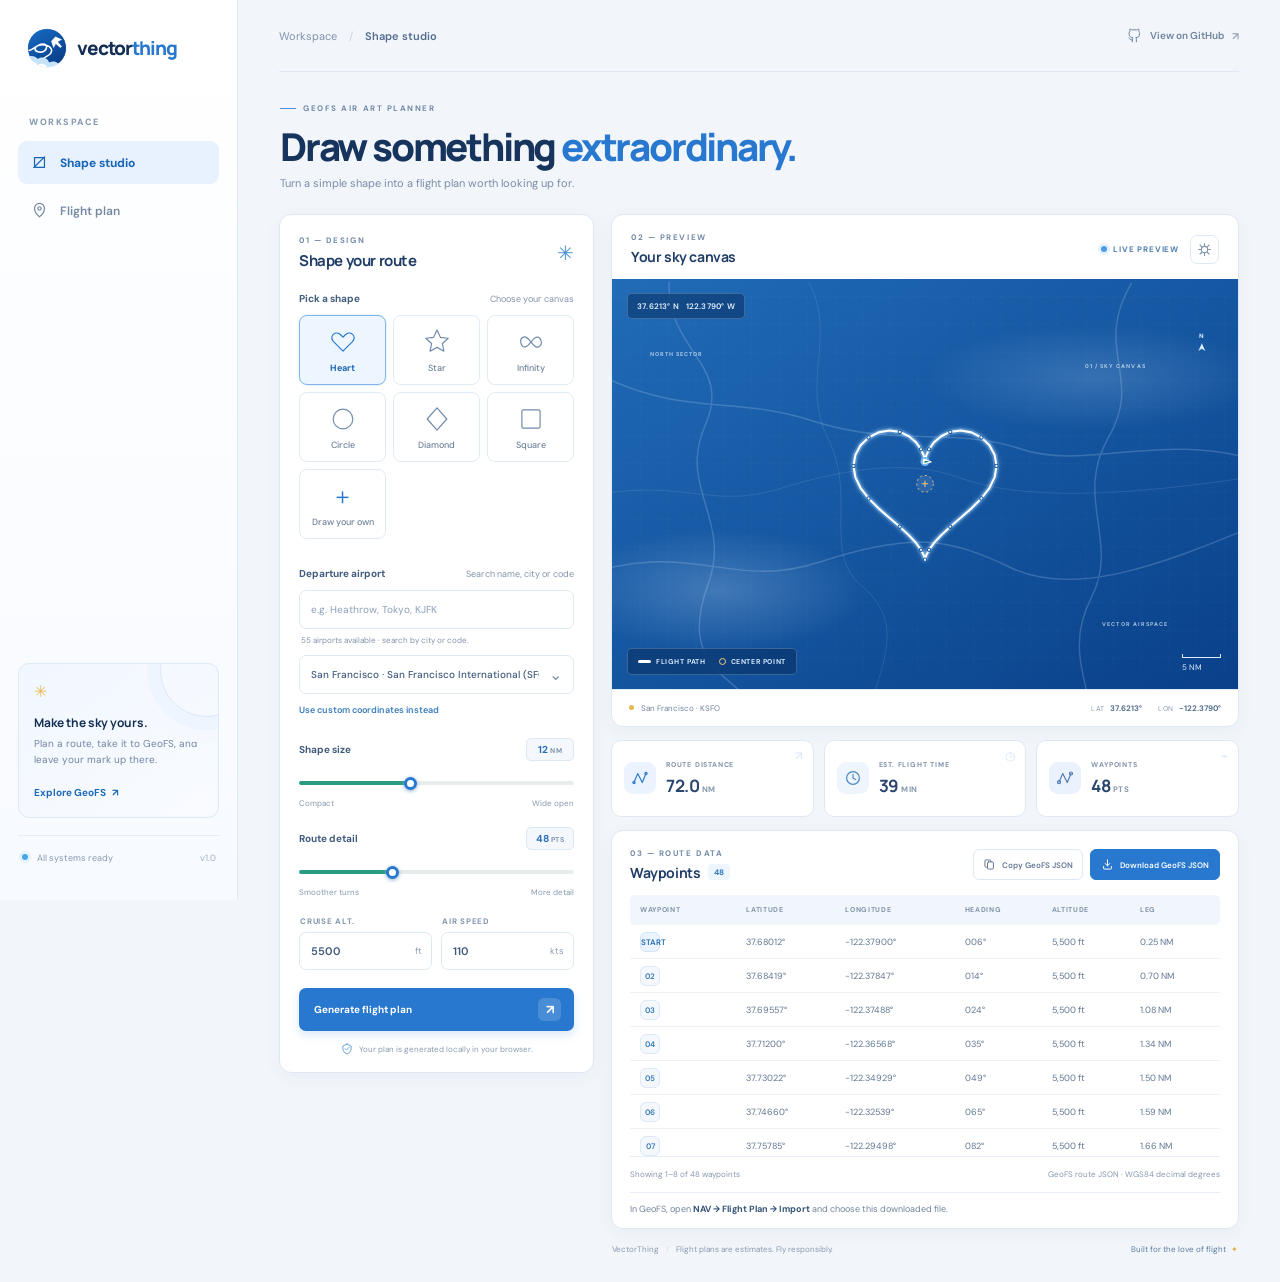
==== index.html @ 5a530628 "Refactor code structure for improved readability and maintainability" ====
<!doctype html>
<html lang="en">
  <head>
    <meta charset="UTF-8" />
    <meta name="viewport" content="width=device-width, initial-scale=1.0" />
    <meta name="theme-color" content="#0b4b99" />
    <meta name="description" content="Design detailed GeoFS air-art flight plans. Choose a shape, set your flight parameters, and export your route as JSON." />
    <title>VectorThing — Draw in the sky</title>
    <link rel="icon" type="image/svg+xml" href="logo.svg" />
    <link rel="preconnect" href="https://fonts.googleapis.com" />
    <link rel="preconnect" href="https://fonts.gstatic.com" crossorigin />
    <link href="https://fonts.googleapis.com/css2?family=DM+Sans:wght@400;500;600;700&family=Manrope:wght@400;500;600;700;800&display=swap" rel="stylesheet" />
    <link rel="stylesheet" href="styles.css" />
    <link rel="stylesheet" href="drawing.css" />
    <link rel="stylesheet" href="airport.css" />
  </head>
  <body>
    <div class="app-shell">
      <aside class="sidebar">
        <a class="brand" href="#top" aria-label="VectorThing home">
          <span class="brand-mark" aria-hidden="true"><img src="logo.svg" alt="" /></span>
          <span class="brand-name">vector<span>thing</span></span>
        </a>
        <div class="workspace-label">WORKSPACE</div>
        <nav class="side-nav" aria-label="Main navigation">
          <a class="nav-item active" href="#builder"><span class="nav-icon"><svg viewBox="0 0 24 24"><path d="M4 19 19 4M5 5h.01M19 19h.01M5 19h.01M19 5h.01"/><path d="M5 5h14v14H5z"/></svg></span>Shape studio</a>
          <a class="nav-item" href="#route-details"><span class="nav-icon"><svg viewBox="0 0 24 24"><path d="M12 21s7-6.1 7-12a7 7 0 1 0-14 0c0 5.9 7 12 7 12Z"/><circle cx="12" cy="9" r="2.3"/></svg></span>Flight plan</a>
        </nav>
        <div class="sidebar-bottom">
          <div class="sidebar-tip"><span class="tip-spark">✳</span><strong>Make the sky yours.</strong><p>Plan a route, take it to GeoFS, and leave your mark up there.</p><a href="https://www.geo-fs.com/" target="_blank" rel="noreferrer">Explore GeoFS <span>↗</span></a></div>
          <div class="sidebar-foot"><span class="online-dot"></span> All systems ready <span class="version">v1.0</span></div>
        </div>
      </aside>

      <main id="top" class="main-area">
        <header class="topbar"><div class="breadcrumb">Workspace <span>/</span> <strong>Shape studio</strong></div><a class="github-link" href="https://github.com/vectorthing/vectorthing.github.io" target="_blank" rel="noreferrer"><svg viewBox="0 0 24 24" aria-hidden="true"><path d="M9 19c-4.3 1.4-4.3-2.5-6-3m12 6v-3.9a3.4 3.4 0 0 0-.9-2.7c3 0 6.1-1.5 6.1-6.5a5 5 0 0 0-1.3-3.5 4.6 4.6 0 0 0-.1-3.5s-1.1-.4-3.7 1.3a12.7 12.7 0 0 0-6.7 0C5.8 1.5 4.7 1.9 4.7 1.9a4.6 4.6 0 0 0-.1 3.5 5 5 0 0 0-1.3 3.5c0 5 3.1 6.5 6.1 6.5a3.4 3.4 0 0 0-.9 2.7V22"/></svg> View on GitHub <span>↗</span></a></header>

        <section id="builder" class="page-heading"><div><div class="eyebrow"><span class="eyebrow-line"></span> GEOFS AIR ART PLANNER</div><h1>Draw something<br class="mobile-break" /> <span>extraordinary.</span></h1><p>Turn a simple shape into a flight plan worth looking up for.</p></div></section>

        <section class="builder-grid" aria-label="Flight plan designer">
          <aside class="panel controls-panel">
            <div class="panel-title-row"><div><span class="step-label">01 — DESIGN</span><h2>Shape your route</h2></div><span class="panel-mark">✳</span></div>
            <div class="field-block">
              <div class="field-label-row"><label>Pick a shape</label><span class="field-hint">Choose your canvas</span></div>
              <div class="shape-grid" role="group" aria-label="Choose a flight path shape">
                <button class="shape-option selected" type="button" data-shape="heart" aria-pressed="true"><span class="shape-preview"><svg viewBox="0 0 40 40"><path d="M20 33 6.5 19.5C-1 11.5 10 3 17 10l3 3 3-3c7-7 18 1.5 10.5 9.5Z"/></svg></span><span>Heart</span></button>
                <button class="shape-option" type="button" data-shape="star" aria-pressed="false"><span class="shape-preview"><svg viewBox="0 0 40 40"><path d="m20 3 4.8 10.3 11.2 1.3-8.3 7.6 2.2 11-9.9-5.5-9.9 5.5 2.2-11L4 14.6l11.2-1.3Z"/></svg></span><span>Star</span></button>
                <button class="shape-option" type="button" data-shape="infinity" aria-pressed="false"><span class="shape-preview"><svg viewBox="0 0 40 40"><path d="M20 20c-4-5-7-9-11-7-7 3-3 14 2 14 4 0 6-3 9-7Zm0 0c4 5 7 9 11 7 7-3 3-14-2-14-4 0-6 3-9 7Z"/></svg></span><span>Infinity</span></button>
                <button class="shape-option" type="button" data-shape="circle" aria-pressed="false"><span class="shape-preview"><svg viewBox="0 0 40 40"><circle cx="20" cy="20" r="14"/></svg></span><span>Circle</span></button>
                <button class="shape-option" type="button" data-shape="diamond" aria-pressed="false"><span class="shape-preview"><svg viewBox="0 0 40 40"><path d="m20 4 14 16-14 16L6 20Z"/></svg></span><span>Diamond</span></button>
                <button class="shape-option" type="button" data-shape="square" aria-pressed="false"><span class="shape-preview"><svg viewBox="0 0 40 40"><rect x="7" y="7" width="26" height="26" rx="2"/></svg></span><span>Square</span></button>
                <button class="shape-option draw-shape-option" id="draw-shape-button" type="button" aria-expanded="false" aria-controls="shape-drawing-panel"><span class="shape-preview draw-plus">＋</span><span>Draw your own</span></button>
              </div>
              <div class="saved-shapes" id="saved-shapes" aria-label="Your saved shapes"></div>
              <div class="shape-drawing-panel" id="shape-drawing-panel" hidden>
                <div class="drawing-heading"><strong>Draw a closed route</strong><button id="close-drawing-button" class="text-button" type="button">Close</button></div>
                <p>Drag inside the canvas. The ends connect to make a flyable loop.</p>
                <svg id="shape-drawing-canvas" viewBox="0 0 600 300" role="img" aria-label="Draw a custom flight shape here" tabindex="0">
                  <path class="drawing-guide" d="M30 150H570M300 20V280" />
                  <polyline id="drawing-stroke" points="" />
                </svg>
                <div class="drawing-controls"><label class="shape-name-field" for="shape-name">Shape name<input id="shape-name" type="text" maxlength="28" placeholder="My custom shape" /></label><div class="drawing-buttons"><button id="clear-drawing-button" class="secondary-button" type="button">Clear</button><button id="save-shape-button" class="download-button" type="button">Save shape</button></div></div>
              </div>
            </div>
            <div class="field-block location-block">
              <div class="field-label-row"><label for="airport-search">Departure airport</label><span class="field-hint">Search name, city or code</span></div>
              <input id="airport-search" class="airport-search" type="search" placeholder="e.g. Heathrow, Tokyo, KJFK" autocomplete="off" aria-describedby="airport-status" />
              <div class="airport-status" id="airport-status" aria-live="polite">Choose from the airport list below.</div>
              <div class="select-wrap"><select id="location" aria-label="Starting airport"></select><span class="select-chevron">⌄</span></div>
              <button id="custom-location-button" class="text-button coordinate-toggle" type="button" aria-expanded="false" aria-controls="coordinate-fields">Use custom coordinates instead</button>
              <div class="coordinate-fields" id="coordinate-fields" hidden><label><span>LATITUDE</span><input id="latitude" type="number" step="0.0001" value="37.6213" inputmode="decimal" /></label><label><span>LONGITUDE</span><input id="longitude" type="number" step="0.0001" value="-122.3790" inputmode="decimal" /></label></div>
            </div>
            <div class="field-block range-block"><div class="field-label-row"><label for="radius">Shape size</label><span class="value-pill"><span id="radius-value">12</span> <small>NM</small></span></div><input id="radius" class="range-input" type="range" min="4" max="24" value="12" /><div class="range-ends"><span>Compact</span><span>Wide open</span></div></div>
            <div class="field-block range-block"><div class="field-label-row"><label for="waypoints">Route detail</label><span class="value-pill"><span id="waypoints-value">48</span> <small>PTS</small></span></div><input id="waypoints" class="range-input" type="range" min="24" max="96" step="8" value="48" /><div class="range-ends"><span>Smoother turns</span><span>More detail</span></div></div>
            <div class="settings-row">
              <label class="compact-field"><span>CRUISE ALT.</span><span class="input-unit"><input id="altitude" type="number" min="500" max="30000" step="500" value="5500" /><em>ft</em></span></label>
              <label class="compact-field"><span>AIR SPEED</span><span class="input-unit"><input id="speed" type="number" min="40" max="400" step="5" value="110" /><em>kts</em></span></label>
            </div>
            <button id="generate-button" class="primary-button" type="button"><span>Generate flight plan</span><span class="button-arrow">↗</span></button>
            <div class="privacy-note"><svg viewBox="0 0 16 16"><path d="M8 1.5 2.5 4v3.7c0 3.3 2.3 5.8 5.5 6.8 3.2-1 5.5-3.5 5.5-6.8V4L8 1.5Z"/><path d="m5.5 7.7 1.7 1.7 3.5-3.6"/></svg> Your plan is generated locally in your browser.</div>
          </aside>

          <div class="right-column">
            <section class="panel map-panel" aria-label="Route preview">
              <div class="map-header"><div><span class="step-label">02 — PREVIEW</span><h2>Your sky canvas</h2></div><div class="map-actions"><span class="live-status"><span></span> LIVE PREVIEW</span><button class="icon-button" id="recenter-button" type="button" aria-label="Recenter route" title="Recenter route"><svg viewBox="0 0 20 20"><path d="M10 2v3M10 15v3M2 10h3m10 0h3M6.1 6.1l-2.1-2.1m10 10 2.1 2.1m0-12.1-2.1 2.1m-10 10 2.1-2.1"/><circle cx="10" cy="10" r="4.2"/></svg></button></div></div>
              <div class="map-canvas" id="map-canvas"><svg id="route-map" viewBox="0 0 900 540" role="img" aria-label="Generated flight route preview" preserveAspectRatio="xMidYMid meet"><defs><pattern id="grid-pattern" width="40" height="40" patternUnits="userSpaceOnUse"><path d="M40 0H0V40" fill="none" stroke="#dce5e3" stroke-width="1" stroke-dasharray="2 5"/></pattern><filter id="route-glow" x="-30%" y="-30%" width="160%" height="160%"><feGaussianBlur stdDeviation="5" result="blur"/><feMerge><feMergeNode in="blur"/><feMergeNode in="SourceGraphic"/></feMerge></filter></defs><rect width="900" height="540" fill="#eff4f1"/><rect width="900" height="540" fill="url(#grid-pattern)"/><g class="map-lines" aria-hidden="true"><path d="M-30 398C120 352 172 424 300 382S483 347 572 390s207 2 365-65M-15 115c124 59 186 27 305 65s205 8 298 40 207-28 347 19M82-20c-3 101 92 117 52 206s39 135 4 229 9 122 53 158m556-592c-57 97 18 134-33 222s17 149-25 231 8 137-5 177"/><path d="M-20 285c128-21 164 22 261-8s186-42 258-16 188 35 428-2M283-20c41 77-13 146 28 226s-9 164 48 211 34 99 19 153"/></g><g class="map-labels" aria-hidden="true"><text x="54" y="86">NORTH SECTOR</text><text x="705" y="474">VECTOR AIRSPACE</text><text x="680" y="104">01 / SKY CANVAS</text></g><g id="route-layer"></g><g id="center-layer"></g><g class="north-indicator" aria-hidden="true"><text x="848" y="60">N</text><path d="m848 68 5 11-5-3-5 3Z"/></g></svg><div class="map-coordinate" id="map-coordinate">37.6213° N &nbsp; 122.3790° W</div><div class="map-legend"><span><i class="legend-route"></i> FLIGHT PATH</span><span><i class="legend-center"></i> CENTER POINT</span></div><div class="map-scale"><span></span> 5 NM</div></div>
              <div class="map-footer"><span><i class="footer-dot"></i><span id="map-location">San Francisco International</span></span><span class="map-footer-right"><span>LAT <b id="footer-lat">37.6213°</b></span><span>LON <b id="footer-lon">−122.3790°</b></span></span></div>
            </section>

            <section class="summary-grid" aria-label="Flight plan summary"><article class="summary-card"><div class="summary-icon distance-icon"><svg viewBox="0 0 24 24"><path d="M4 18 9 6l6 12 5-12"/><circle cx="4" cy="18" r="1.5"/><circle cx="20" cy="6" r="1.5"/></svg></div><div><span class="summary-label">ROUTE DISTANCE</span><strong id="distance-value">— <small>NM</small></strong></div><span class="summary-decoration">↗</span></article><article class="summary-card"><div class="summary-icon time-icon"><svg viewBox="0 0 24 24"><circle cx="12" cy="12" r="8.5"/><path d="M12 7v5l3.5 2"/></svg></div><div><span class="summary-label">EST. FLIGHT TIME</span><strong id="time-value">— <small>MIN</small></strong></div><span class="summary-decoration">◷</span></article><article class="summary-card"><div class="summary-icon point-icon"><svg viewBox="0 0 24 24"><path d="M4 17.5 9 6l6 12 5-12"/><circle cx="4" cy="17.5" r="2"/><circle cx="20" cy="6" r="2"/></svg></div><div><span class="summary-label">WAYPOINTS</span><strong id="point-value">48 <small>PTS</small></strong></div><span class="summary-decoration">⌁</span></article></section>

            <section id="route-details" class="panel route-panel"><div class="route-header"><div><span class="step-label">03 — ROUTE DATA</span><h2>Waypoints <span class="count-chip" id="waypoint-count">48</span></h2></div><div class="route-tools"><button id="copy-button" class="secondary-button" type="button"><svg viewBox="0 0 20 20"><rect x="7" y="6" width="9" height="11" rx="1.5"/><path d="M12 6V4.5A1.5 1.5 0 0 0 10.5 3h-6A1.5 1.5 0 0 0 3 4.5v8A1.5 1.5 0 0 0 4.5 14H7"/></svg><span>Copy GeoFS JSON</span></button><button id="download-button" class="download-button" type="button"><svg viewBox="0 0 20 20"><path d="M10 3v9m0 0 3.5-3.5M10 12 6.5 8.5M4 13v3a1 1 0 0 0 1 1h10a1 1 0 0 0 1-1v-3"/></svg><span>Download GeoFS JSON</span></button></div></div><div class="table-wrap"><table><thead><tr><th>WAYPOINT</th><th>LATITUDE</th><th>LONGITUDE</th><th>HEADING</th><th>ALTITUDE</th><th>LEG</th></tr></thead><tbody id="waypoint-table"></tbody></table></div><div class="table-footer"><span id="table-range">Showing 1–6 of 48 waypoints</span><span>GeoFS route JSON · WGS84 decimal degrees</span></div><p class="geofs-import-note">In GeoFS, open <strong>NAV → Flight Plan → Import</strong> and choose this downloaded file.</p></section>
            <footer class="main-footer"><span>VectorThing <span class="footer-divider">/</span> Flight plans are estimates. Fly responsibly.</span><a href="https://github.com/vectorthing/vectorthing.github.io" target="_blank" rel="noreferrer">Built for the love of flight <span>✦</span></a></footer>
          </div>
        </section>
      </main>
    </div>
    <div id="toast" class="toast" role="status" aria-live="polite"></div>
    <div id="generate-modal" class="modal-backdrop" hidden>
      <div class="modal-panel" role="dialog" aria-modal="true" aria-labelledby="generate-modal-title">
        <button id="generate-modal-close" class="modal-close" type="button" aria-label="Close export dialog">✕</button>
        <p class="step-label">04 — EXPORT</p>
        <h2 id="generate-modal-title">Flight plan ready</h2>
        <p>Choose whether to copy the GeoFS JSON straight to your clipboard or download it as a file.</p>
        <div class="modal-actions">
          <button id="modal-copy-button" class="secondary-button" type="button">Copy GeoFS JSON</button>
          <button id="modal-download-button" class="download-button" type="button">Download GeoFS JSON</button>
        </div>
      </div>
    </div>
    <script src="app.js"></script>
  </body>
</html>
---- styles.css ----
:root{font-family:"DM Sans",sans-serif;color:#142e55;background:#f2f6fb;font-synthesis:none;text-rendering:optimizeLegibility;-webkit-font-smoothing:antialiased;--blue:#2878d0;--blue-dark:#185fae;--display:"Manrope",sans-serif}*{box-sizing:border-box}body{min-width:360px;min-height:100vh;margin:0;background:#f2f6fb;color:#142e55}button,input,select{font:inherit}[hidden]{display:none!important}.sidebar{position:fixed;z-index:5;inset:0 auto 0 0;display:flex;width:238px;flex-direction:column;padding:28px 18px 18px;border-right:1px solid #dfe9f3;background:linear-gradient(180deg,#fff,#f7faff)}.brand{display:flex;align-items:center;gap:10px;padding:0 9px;color:#142e55;text-decoration:none}.brand-mark{display:block;width:40px;height:40px;flex:none;overflow:hidden;border-radius:50%}.brand-mark img{display:block;width:100%;height:100%;object-fit:contain}.brand-name{font:800 19px var(--display);letter-spacing:-1px}.brand-name span{color:var(--blue)}.workspace-label{margin:48px 11px 13px;color:#8295ae;font-size:9px;font-weight:700;letter-spacing:1.5px}.side-nav{display:grid;gap:5px}.nav-item{display:flex;height:43px;align-items:center;gap:12px;padding:0 12px;border-radius:9px;color:#7588a2;font-size:12px;font-weight:600;text-decoration:none;transition:.18s}.nav-item:hover,.nav-item.active{background:#e8f2ff;color:#1765b6}.nav-item.active{font-weight:700}.nav-icon{display:grid;width:18px;height:18px;place-items:center}.nav-icon svg{width:17px;height:17px;fill:none;stroke:currentColor;stroke-width:1.7;stroke-linecap:round;stroke-linejoin:round}.sidebar-bottom{margin-top:auto}.sidebar-tip{position:relative;overflow:hidden;padding:17px 15px 16px;border:1px solid #dce9f7;border-radius:11px;background:linear-gradient(145deg,#f1f7ff,#f9fbff)}.sidebar-tip:after{position:absolute;top:-40px;right:-35px;width:91px;height:91px;border:1px solid #d9e7f6;border-radius:50%;box-shadow:0 0 0 13px #edf5ff,0 0 0 26px #f5f9ff;content:""}.tip-spark{position:relative;z-index:1;color:#eab954;font-size:16px}.sidebar-tip strong{display:block;margin:12px 0 5px;font:700 12px var(--display)}.sidebar-tip p{margin:0 0 12px;color:#7185a0;font-size:10px;line-height:1.6}.sidebar-tip a{color:#1e6ab9;font-size:10px;font-weight:700;text-decoration:none}.sidebar-tip a span{margin-left:4px}.sidebar-foot{height:47px;margin-top:17px;padding:16px 3px 0;border-top:1px solid #e7edf5;color:#8a9ab0;font-size:9px;white-space:nowrap}.online-dot{display:inline-block;width:6px;height:6px;margin:0 7px 0 1px;border-radius:50%;background:#43a7e9;box-shadow:0 0 0 3px #e6f3ff;vertical-align:1px}.version{float:right;color:#a1aec0}.main-area{max-width:1730px;margin-left:238px;padding:0 41px 25px}.topbar{display:flex;height:72px;align-items:center;justify-content:space-between;border-bottom:1px solid #dfe8f2}.breadcrumb{color:#8092ac;font-size:11px}.breadcrumb span{margin:0 9px;color:#c5d0de}.breadcrumb strong{color:#536b8c;font-weight:600}.github-link{display:flex;align-items:center;gap:8px;color:#6e829e;font-size:10px;font-weight:600;text-decoration:none}.github-link svg{width:15px;height:15px;fill:none;stroke:currentColor;stroke-width:1.6;stroke-linecap:round;stroke-linejoin:round}.github-link span{color:#95a3b7;font-size:11px}.page-heading{display:flex;align-items:flex-end;justify-content:space-between;padding:31px 1px 24px}.eyebrow,.step-label{display:flex;align-items:center;gap:7px;color:#7389a8;font-size:8px;font-weight:700;letter-spacing:1.55px}.eyebrow-line{display:inline-block;width:16px;height:1px;background:#4a91d7}.page-heading h1{margin:12px 0 8px;color:#17345d;font:800 clamp(30px,3vw,43px)/1.13 var(--display);letter-spacing:-2.2px}.page-heading h1 span{color:var(--blue)}.page-heading p{margin:0;color:#788ba5;font-size:11px}.mobile-break{display:none}.heading-badge{display:flex;align-items:center;gap:10px;margin:0 9px 3px 0;color:#788ba5;font-size:9px;line-height:1.65}.heading-badge strong{color:#365578;font-size:11px}.badge-icon{display:grid;width:37px;height:37px;place-items:center;border:1px solid #dce8f5;border-radius:12px;background:#fff;color:#367fc7;font-size:18px}.builder-grid{display:grid;grid-template-columns:minmax(278px,315px) minmax(0,1fr);align-items:start;gap:17px}.panel{border:1px solid #dfe8f2;border-radius:12px;background:#fff;box-shadow:0 5px 18px rgba(34,75,127,.045)}.panel h2{margin:5px 0 0;color:#203d68;font:700 15px var(--display);letter-spacing:-.4px}.panel-title-row,.map-header,.route-header{display:flex;align-items:center;justify-content:space-between}.panel-title-row{margin-bottom:21px}.panel-mark{color:#4b92d5;font-size:20px}.controls-panel{padding:20px 19px 17px}.field-block{margin:0 0 20px}.field-label-row{display:flex;align-items:center;justify-content:space-between;margin-bottom:10px}.field-label-row>label{color:#425c7e;font-size:10px;font-weight:700}.field-hint{color:#8193aa;font-size:9px}.shape-grid{display:grid;grid-template-columns:repeat(3,1fr);gap:7px}.shape-option{display:flex;height:70px;flex-direction:column;align-items:center;justify-content:center;gap:5px;border:1px solid #e2eaf3;border-radius:8px;background:#fff;color:#70829a;font:500 9px "DM Sans",sans-serif;cursor:pointer;transition:.18s}.shape-option:hover{transform:translateY(-1px);border-color:#9bc5f1}.shape-option.selected{border-color:#80b5ec;background:#edf5ff;box-shadow:0 0 0 1px rgba(40,120,208,.07);color:#1d67b2;font-weight:700}.shape-preview{display:grid;width:30px;height:30px;place-items:center}.shape-preview svg{width:28px;height:28px;fill:none;stroke:#718cac;stroke-width:1.7;stroke-linecap:round;stroke-linejoin:round}.selected .shape-preview svg{stroke:var(--blue)}.select-wrap{position:relative}.select-wrap select{width:100%;height:39px;padding:0 34px 0 11px;appearance:none;border:1px solid #e0e8f1;border-radius:7px;outline:none;background:#fff;color:#405a7e;font:500 10px "DM Sans",sans-serif}.select-wrap select:focus,.coordinate-fields input:focus{border-color:#79afe8;box-shadow:0 0 0 3px #eaf3ff}.select-chevron{position:absolute;top:9px;right:12px;color:#8094ad;font-size:16px;pointer-events:none}.coordinate-fields{display:flex;gap:8px;margin-top:8px}.coordinate-fields label{flex:1;min-width:0}.coordinate-fields label span,.compact-field>span:first-child{display:block;margin:0 0 6px 1px;color:#8294ad;font-size:8px;font-weight:700;letter-spacing:.75px}.coordinate-fields input{width:100%;height:34px;padding:0 8px;border:1px solid #e0e8f1;border-radius:6px;outline:none;color:#405a7e;font:500 10px "DM Sans",sans-serif}.range-block{margin-bottom:19px}.range-block .field-label-row{margin-bottom:8px}.value-pill{min-width:48px;padding:4px 7px;border:1px solid #dce8f4;border-radius:5px;background:#f4f8fd;color:#286db7;text-align:center;font:700 10px "DM Sans",sans-serif}.value-pill small{color:#8093ad;font-size:7px;letter-spacing:.5px}.range-input{width:100%;height:4px;margin:0;appearance:none;border-radius:5px;background:#e1eaf3;outline:none;cursor:pointer}.range-input::-webkit-slider-thumb{width:13px;height:13px;appearance:none;border:3px solid var(--blue);border-radius:50%;background:#fff;box-shadow:0 1px 4px #88add3;cursor:pointer}.range-input::-moz-range-thumb{width:9px;height:9px;border:3px solid var(--blue);border-radius:50%;background:#fff;box-shadow:0 1px 4px #88add3;cursor:pointer}.range-ends{display:flex;justify-content:space-between;margin-top:8px;color:#8798ae;font-size:8px}.settings-row{display:grid;grid-template-columns:1fr 1fr;gap:9px;margin:1px 0 18px}.compact-field{min-width:0}.input-unit{display:flex;height:38px;align-items:center;gap:4px;padding:0 9px;border:1px solid #e0e8f1;border-radius:7px}.input-unit:focus-within{border-color:#79afe8;box-shadow:0 0 0 3px #eaf3ff}.compact-field input{width:100%;min-width:0;border:0;outline:none;background:transparent;color:#405a7e;font:600 11px "DM Sans",sans-serif}.input-unit em{color:#8c9db2;font-size:9px;font-style:normal}.primary-button{display:flex;width:100%;height:43px;align-items:center;justify-content:space-between;padding:0 13px 0 15px;border:0;border-radius:7px;background:var(--blue);box-shadow:0 4px 10px rgba(40,120,208,.18);color:#fff;font:700 10px "DM Sans",sans-serif;cursor:pointer;transition:.18s}.primary-button:hover{transform:translateY(-1px);background:var(--blue-dark);box-shadow:0 6px 13px rgba(40,120,208,.24)}.button-arrow{display:grid;width:23px;height:23px;place-items:center;border-radius:6px;background:rgba(255,255,255,.16);font-size:13px}.privacy-note{display:flex;align-items:center;justify-content:center;gap:6px;margin-top:12px;color:#8a9bb0;font-size:8px}.privacy-note svg{width:12px;height:12px;fill:none;stroke:#5b9bd7;stroke-width:1.2;stroke-linejoin:round;stroke-linecap:round}.right-column{display:grid;min-width:0;gap:13px}.map-panel{overflow:hidden}.map-header{padding:17px 19px 13px}.map-header h2,.route-header h2{font-size:14px}.map-actions{display:flex;align-items:center;gap:11px}.live-status{display:flex;align-items:center;gap:6px;color:#4e7eae;font-size:8px;font-weight:700;letter-spacing:.8px}.live-status>span{width:6px;height:6px;border-radius:50%;background:#4c9ce8;box-shadow:0 0 0 3px #e6f2ff}.icon-button{display:grid;width:29px;height:29px;place-items:center;border:1px solid #e1e9f2;border-radius:7px;background:#fff;color:#8195ae;cursor:pointer}.icon-button:hover{border-color:#a9ccef;color:var(--blue)}.icon-button svg{width:15px;height:15px;fill:none;stroke:currentColor;stroke-width:1.5;stroke-linecap:round;stroke-linejoin:round}.map-canvas{position:relative;height:clamp(280px,32vw,420px);overflow:hidden;background:radial-gradient(ellipse 24% 15% at 17% 76%,rgba(227,242,255,.22),transparent 100%),radial-gradient(ellipse 27% 13% at 77% 24%,rgba(208,231,253,.18),transparent 100%),linear-gradient(150deg,#216bb7 0%,#1557a2 48%,#0a4089 100%)}.map-canvas>svg{display:block;width:100%;height:100%}#route-map>rect:first-of-type{fill:transparent}#grid-pattern path{stroke:rgba(225,241,255,.15)}.map-lines{fill:none;stroke:rgba(227,241,255,.25);stroke-width:2.1;opacity:.75}.map-lines path:nth-child(2){stroke:rgba(227,241,255,.18);stroke-width:1.2}.map-labels{fill:rgba(235,246,255,.7);font:700 8px "DM Sans",sans-serif;letter-spacing:1.5px}.north-indicator text{fill:#e3f1ff;font:700 9px "DM Sans",sans-serif;text-anchor:middle}.north-indicator path{fill:#d7ebff}.map-coordinate,.map-legend{position:absolute;border:1px solid rgba(226,241,255,.22);border-radius:5px;background:rgba(7,42,91,.5);color:#e7f3ff;backdrop-filter:blur(8px)}.map-coordinate{top:14px;left:15px;padding:7px 9px;font-size:8px;font-weight:600;letter-spacing:.2px}.map-legend{bottom:14px;left:15px;display:flex;gap:13px;padding:8px 10px;color:#d7eaff;font-size:7px;font-weight:700;letter-spacing:.6px}.map-legend span{display:flex;align-items:center;gap:5px}.legend-route{width:13px;height:3px;border-radius:4px;background:#fff}.legend-center{width:7px;height:7px;border:1.5px solid #f4c979;border-radius:50%}.map-scale{position:absolute;right:17px;bottom:17px;color:#deedfb;font-size:8px}.map-scale span{display:block;width:39px;height:4px;margin-bottom:4px;border-right:1px solid #deedfb;border-bottom:1.5px solid #deedfb;border-left:1px solid #deedfb}.map-footer{display:flex;height:37px;align-items:center;justify-content:space-between;padding:0 17px;border-top:1px solid #e3ebf3;color:#71849c;font-size:8px}.map-footer>span:first-child{display:flex;align-items:center;gap:7px}.footer-dot{width:5px;height:5px;border-radius:50%;background:#e7b754}.map-footer-right{display:flex;gap:16px;color:#8a9bb0;font-size:7px;letter-spacing:.45px}.map-footer-right b{margin-left:3px;color:#476383;font-size:8px;font-weight:600;letter-spacing:0}.route-path-shadow{fill:none;stroke:#80c7ff;stroke-width:8;opacity:.28;stroke-linecap:round;stroke-linejoin:round}.route-path{fill:none;stroke:#fff;stroke-width:3;stroke-linecap:round;stroke-linejoin:round;filter:drop-shadow(0 0 4px rgba(210,239,255,.7))}.waypoint-dot{fill:#fff;stroke:#155aa5;stroke-width:1.5}.waypoint-dot-major{fill:#fff;stroke:#155aa5;stroke-width:2.2}.start-dot{fill:#fff;stroke:#73b8f3;stroke-width:3}.center-ring{fill:rgba(255,255,255,.1);stroke:#f4c979;stroke-width:1.3;stroke-dasharray:3 4}.center-cross{stroke:#f4c979;stroke-width:1.5;stroke-linecap:round}.summary-grid{display:grid;grid-template-columns:repeat(3,minmax(0,1fr));gap:10px}.summary-card{position:relative;display:flex;min-height:77px;align-items:center;gap:10px;overflow:hidden;padding:14px 12px;border:1px solid #dfe8f2;border-radius:10px;background:#fff}.summary-icon{display:grid;width:32px;height:32px;flex:none;place-items:center;border-radius:9px}.summary-icon svg{width:18px;height:18px;fill:none;stroke:currentColor;stroke-width:1.6;stroke-linecap:round;stroke-linejoin:round}.distance-icon{background:#eaf3ff;color:#317dc9}.time-icon{background:#eef5fc;color:#4d88c2}.point-icon{background:#eaf2fd;color:#527bb8}.summary-card>div:nth-child(2){min-width:0}.summary-label{display:block;color:#8193aa;font-size:7px;font-weight:700;letter-spacing:.8px;white-space:nowrap}.summary-card strong{display:block;margin-top:5px;color:#28466e;font:700 17px var(--display);letter-spacing:-.5px}.summary-card strong small{color:#8597ad;font:700 8px "DM Sans",sans-serif;letter-spacing:.6px}.summary-decoration{position:absolute;top:7px;right:10px;color:#d5e5f6;font-size:12px}.route-panel{overflow:hidden;padding:17px 18px 0}.route-header{padding-bottom:13px}.route-header h2{display:flex;align-items:center;gap:8px}.count-chip{padding:3px 6px;border-radius:4px;background:#edf5ff;color:#3278bd;font:700 8px "DM Sans",sans-serif}.route-tools{display:flex;gap:7px}.secondary-button,.download-button{display:flex;height:31px;align-items:center;justify-content:center;gap:6px;padding:0 9px;border-radius:6px;font:600 8px "DM Sans",sans-serif;cursor:pointer;transition:.16s}.secondary-button{border:1px solid #dfe8f2;background:#fff;color:#627895}.secondary-button:hover{border-color:#9fc6ec;color:#216db8}.download-button{padding:0 10px;border:1px solid var(--blue);background:var(--blue);color:#fff}.download-button:hover{border-color:var(--blue-dark);background:var(--blue-dark)}.route-tools svg{width:13px;height:13px;fill:none;stroke:currentColor;stroke-width:1.5;stroke-linecap:round;stroke-linejoin:round}.table-wrap{max-height:261px;overflow:auto;scrollbar-color:#cbd9e9 transparent;scrollbar-width:thin}table{width:100%;border-collapse:collapse;text-align:left;white-space:nowrap}thead{position:sticky;top:0;z-index:1}th{height:30px;background:#f1f6fc;color:#8193aa;font-size:7px;font-weight:700;letter-spacing:.65px}th:first-child{padding-left:10px;border-radius:5px 0 0 5px}th:last-child{border-radius:0 5px 5px 0}td{height:34px;border-bottom:1px solid #edf2f7;color:#617691;font-size:9px;font-variant-numeric:tabular-nums}td:first-child{padding-left:10px;color:#39577e;font-weight:600}tbody tr:last-child td{border-bottom:0}.wp-id{display:inline-grid;width:20px;height:20px;place-items:center;border:1px solid #dce9f6;border-radius:6px;background:#f4f8fd;color:#3478b7;font-size:8px}.wp-start{border-color:#d2e6fa;background:#eaf4ff;color:#2269ad}.table-footer{display:flex;height:36px;align-items:center;justify-content:space-between;border-top:1px solid #e8eef5;color:#8697ad;font-size:8px}.main-footer{display:flex;justify-content:space-between;padding:2px 1px 3px;color:#8798ad;font-size:8px}.footer-divider{margin:0 5px;color:#d2d9e5}.main-footer a{color:#58799e;text-decoration:none}.main-footer a span{margin-left:3px;color:#e3ad4c}.toast{position:fixed;right:24px;bottom:23px;z-index:10;padding:12px 16px;transform:translateY(8px);border:1px solid #d3e5f8;border-radius:8px;background:#fff;box-shadow:0 8px 28px rgba(30,67,110,.13);color:#2469ac;font-size:11px;font-weight:600;opacity:0;pointer-events:none;transition:all .2s}.toast.visible{transform:translateY(0);opacity:1}@media(min-width:1500px){.main-area{padding-right:54px;padding-left:54px}.builder-grid{grid-template-columns:335px minmax(0,1fr);gap:20px}.controls-panel{padding:22px}.map-canvas{height:420px}}@media(max-width:1120px) and (min-width:901px){.main-area{padding-right:25px;padding-left:25px}.builder-grid{grid-template-columns:280px minmax(0,1fr);gap:13px}.controls-panel{padding:17px 15px}.summary-grid{gap:6px}.summary-card{gap:7px;padding:12px 8px}.summary-icon{width:28px;height:28px}.summary-label{font-size:6.5px}.summary-card strong{font-size:15px}.map-canvas{height:330px}}@media(max-width:900px){.sidebar{width:64px;align-items:center;padding:22px 9px 13px}.brand{padding:0}.brand-mark{width:39px;height:39px}.brand-name,.workspace-label,.nav-item:not(.active),.nav-item.active{font-size:0}.workspace-label{display:none}.side-nav{width:100%;justify-items:center;margin-top:42px}.nav-item{width:42px;height:42px;justify-content:center;padding:0}.nav-icon{width:20px;height:20px}.sidebar-tip{display:none}.sidebar-foot{width:100%;padding:17px 0 0;text-align:center;font-size:0}.online-dot{margin:0}.version{display:none}.main-area{margin-left:64px;padding:0 19px 20px}.builder-grid{grid-template-columns:1fr;gap:12px}.right-column{display:contents}.map-panel{grid-row:1}.controls-panel{grid-row:2}.summary-grid{grid-row:3}.route-panel{grid-row:4}.main-footer{grid-row:5}.map-canvas{height:clamp(290px,46vw,390px)}}@media(max-width:650px){.sidebar{width:53px;padding:17px 6px 10px}.brand-mark{width:36px;height:36px}.side-nav{margin-top:34px}.nav-item{width:38px;height:38px}.main-area{margin-left:53px;padding:0 13px 20px}.topbar{height:57px}.github-link{gap:0;font-size:0}.github-link svg{width:17px;height:17px}.github-link span{display:none}.page-heading{padding:25px 0 19px}.page-heading h1{font-size:31px;letter-spacing:-1.5px}.page-heading p{max-width:255px;font-size:10px;line-height:1.6}.heading-badge{display:none}.controls-panel{padding:17px}.shape-option{height:65px}.summary-grid{gap:6px}.summary-card{min-height:70px;gap:7px;padding:10px 8px}.summary-icon{width:27px;height:27px}.summary-label{font-size:6px}.summary-card strong{font-size:14px}.map-canvas{height:290px}.map-header{padding:15px 14px 11px}.map-footer{padding:0 12px}.map-footer-right{gap:8px}.route-panel{padding:14px 10px 0}.route-header{align-items:flex-start;gap:8px}.route-header h2{font-size:13px}.route-tools{flex-direction:column;gap:4px}.secondary-button,.download-button{height:27px;font-size:8px}.table-wrap{max-height:240px}.table-footer{font-size:7px}.main-footer{flex-direction:column;gap:4px;line-height:1.5}}.modal-backdrop{position:fixed;inset:0;z-index:60;display:grid;place-items:center;background:rgba(11,31,58,.42);backdrop-filter:blur(2px)}.modal-panel{position:relative;width:min(92vw,420px);padding:22px 22px 18px;border:1px solid #dfeaf6;border-radius:18px;background:#fff;box-shadow:0 18px 46px rgba(17,33,50,.18)}.modal-panel h2{margin:8px 0 10px;font:700 28px/1.1 "Manrope",sans-serif;letter-spacing:-.04em;color:#112d57}.modal-panel p{margin:0;color:#5d7697;line-height:1.55}.modal-close{position:absolute;top:12px;right:12px;width:30px;height:30px;border:0;border-radius:8px;background:#edf4ff;color:#2a56a3;cursor:pointer}.modal-close:hover{background:#e2f0ff}.modal-actions{display:flex;gap:10px;margin-top:18px}.modal-actions .secondary-button,.modal-actions .download-button{flex:1;justify-content:center}.modal-backdrop[hidden]{display:none}
@media(prefers-reduced-motion:reduce){*,*::before,*::after{scroll-behavior:auto!important;transition:none!important}}
---- drawing.css ----
.shape-drawing-panel{margin-top:10px;padding:12px;border:1px solid #dce8f4;border-radius:9px;background:#f7faff}.drawing-heading{display:flex;align-items:center;justify-content:space-between;color:#365578;font-size:10px}.text-button{padding:3px 6px;border:0;background:transparent;color:#397dbd;font:600 9px "DM Sans",sans-serif;cursor:pointer}.shape-drawing-panel>p{margin:6px 0 10px;color:#8193aa;font-size:9px;line-height:1.5}#shape-drawing-canvas{display:block;width:100%;height:auto;aspect-ratio:2/1;touch-action:none;border:1px solid #dce8f4;border-radius:7px;background-color:#fff;background-image:radial-gradient(#d9e5f1 1px,transparent 1px);background-size:12px 12px;cursor:crosshair}.drawing-guide{fill:none;stroke:#d8e5f1;stroke-width:1;stroke-dasharray:5 7}#drawing-stroke{fill:none;stroke:#2878d0;stroke-width:4;stroke-linecap:round;stroke-linejoin:round}.drawing-controls{display:grid;gap:9px;margin-top:10px}.shape-name-field{display:grid;gap:5px;color:#7185a0;font-size:8px;font-weight:700}.shape-name-field input{height:32px;padding:0 8px;border:1px solid #dfe8f2;border-radius:6px;outline:none;color:#405a7e;font:500 10px "DM Sans",sans-serif}.shape-name-field input:focus{border-color:#79afe8;box-shadow:0 0 0 3px #eaf3ff}.drawing-buttons{display:flex;justify-content:flex-end;gap:6px}.drawing-buttons button{height:29px}.draw-plus{color:var(--blue);font-size:23px;font-weight:400}.saved-shapes{display:flex;flex-wrap:wrap;gap:6px;margin-top:8px}.saved-shape-button{display:flex;max-width:100%;height:30px;align-items:center;gap:5px;padding:0 8px;border:1px solid #e0e8f1;border-radius:6px;background:#fff;color:#70829a;font:500 9px "DM Sans",sans-serif;cursor:pointer}.saved-shape-button:hover,.saved-shape-button.selected{border-color:#80b5ec;background:#edf5ff;color:#1d67b2}.saved-shape-button svg{width:19px;height:19px;overflow:visible;fill:none;stroke:currentColor;stroke-width:2;stroke-linecap:round;stroke-linejoin:round}.saved-shape-button span{overflow:hidden;text-overflow:ellipsis;white-space:nowrap}.geofs-import-note{margin:0;padding:10px 0 12px;border-top:1px solid #e8eef5;color:#71849c;font-size:9px;line-height:1.5}.geofs-import-note strong{color:#365578}.route-tools .secondary-button,.route-tools .download-button{white-space:nowrap}@media(max-width:650px){.shape-drawing-panel{padding:10px}.route-tools .secondary-button,.route-tools .download-button{padding:0 7px;font-size:7px}}
---- airport.css ----
.airport-search{width:100%;height:39px;margin-bottom:5px;padding:0 11px;border:1px solid #e0e8f1;border-radius:7px;outline:none;background:#fff;color:#405a7e;font:500 10px "DM Sans",sans-serif}.airport-search::placeholder{color:#9aabc0}.airport-search:focus{border-color:#79afe8;box-shadow:0 0 0 3px #eaf3ff}.airport-search:disabled{background:#f4f7fa;color:#8293a8}.airport-status{min-height:14px;margin:0 2px 7px;color:#8193aa;font-size:8px;line-height:1.5}.select-wrap select:disabled{background:#f4f7fa;color:#8193aa}.coordinate-toggle{margin:8px 0 0;padding:2px 0}.coordinate-fields{margin-top:8px}
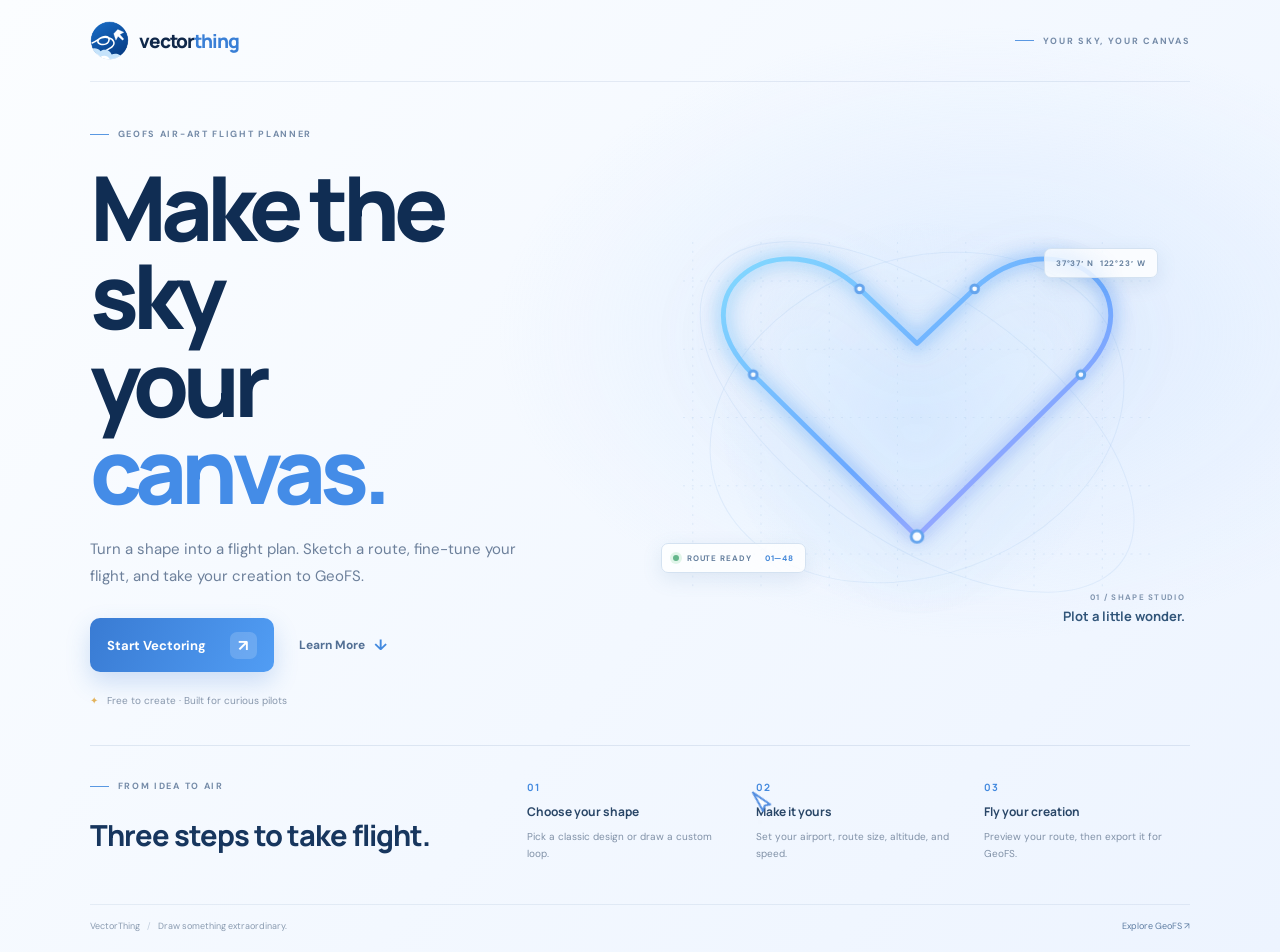
==== commit 3b7309a5: "Added "Welcome" page and Discord Login" ====
--- a/index.html
+++ b/index.html
@@ -10,11 +10,36 @@
     <link rel="preconnect" href="https://fonts.googleapis.com" />
     <link rel="preconnect" href="https://fonts.gstatic.com" crossorigin />
     <link href="https://fonts.googleapis.com/css2?family=DM+Sans:wght@400;500;600;700&family=Manrope:wght@400;500;600;700;800&display=swap" rel="stylesheet" />
-    <link rel="stylesheet" href="styles.css" />
-    <link rel="stylesheet" href="drawing.css" />
-    <link rel="stylesheet" href="airport.css" />
+    <link rel="stylesheet" href="styles.css?v=20261018-1" />
+    <link rel="stylesheet" href="drawing.css?v=20261018-1" />
+    <link rel="stylesheet" href="airport.css?v=20261018-1" />
+    <link rel="stylesheet" href="welcome.css?v=20261018-2" />
+    <link rel="stylesheet" href="welcome-responsive.css?v=20261018-1" />
   </head>
   <body>
+    <section id="welcome-page" class="welcome-page" aria-labelledby="welcome-title">
+      <header class="welcome-header">
+        <a class="welcome-brand" href="#welcome-page" aria-label="VectorThing home"><img src="logo.svg" alt="" /><span>vector<span>thing</span></span></a>
+        <span class="welcome-kicker"><i></i> YOUR SKY, YOUR CANVAS</span>
+      </header>
+      <main class="welcome-main">
+        <div class="welcome-copy">
+          <p class="welcome-eyebrow"><span></span> GEOFS AIR-ART FLIGHT PLANNER</p>
+          <h1 id="welcome-title">Make the sky<br />your <em>canvas.</em></h1>
+          <p class="welcome-lede">Turn a shape into a flight plan. Sketch a route, fine-tune your flight, and take your creation to GeoFS.</p>
+          <div class="welcome-actions"><button id="start-vectoring-button" class="welcome-start" type="button">Start Vectoring <span aria-hidden="true">↗</span></button><a class="welcome-learn" href="#welcome-how-it-works">Learn More <span aria-hidden="true">↓</span></a></div>
+          <div class="welcome-note"><span aria-hidden="true">✦</span> Free to create · Built for curious pilots</div>
+        </div>
+        <div class="welcome-art" aria-label="A glowing heart-shaped flight path illustration" role="img">
+          <div class="art-orbit orbit-one"></div><div class="art-orbit orbit-two"></div>
+          <div class="art-coordinate coordinate-top">37°37′ N&nbsp; 122°23′ W</div><div class="art-coordinate coordinate-bottom"><span></span> ROUTE READY <b>01—48</b></div>
+          <svg viewBox="0 0 560 440" aria-hidden="true"><defs><linearGradient id="welcome-route-gradient" x1="0" y1="0" x2="1" y2="1"><stop stop-color="#83d9ff"/><stop offset=".55" stop-color="#6ba8ff"/><stop offset="1" stop-color="#c4a5ff"/></linearGradient><filter id="welcome-route-glow" x="-60%" y="-60%" width="220%" height="220%"><feGaussianBlur stdDeviation="8" result="glow"/><feMerge><feMergeNode in="glow"/><feMergeNode in="SourceGraphic"/></feMerge></filter></defs><path class="art-grid" d="M50 40v360M120 40v360M190 40v360M260 40v360M330 40v360M400 40v360M470 40v360M40 80h480M40 150h480M40 220h480M40 290h480M40 360h480"/><path class="art-heart-shadow" d="M280 342 112 176C26 91 140 12 221 88l59 56 59-56c81-76 195 3 109 88Z"/><path class="art-heart-route" d="M280 342 112 176C26 91 140 12 221 88l59 56 59-56c81-76 195 3 109 88Z"/><g class="art-route-points"><circle cx="280" cy="342" r="6"/><circle cx="112" cy="176" r="4"/><circle cx="221" cy="88" r="4"/><circle cx="339" cy="88" r="4"/><circle cx="448" cy="176" r="4"/></g><g class="art-plane" transform="translate(280 342) rotate(-42)"><path d="m0-17 5 21-5-3-5 3Z"/></g></svg>
+          <div class="art-caption"><span>01 / SHAPE STUDIO</span><strong>Plot a little wonder.</strong></div>
+        </div>
+      </main>
+      <section id="welcome-how-it-works" class="welcome-how"><div><span class="welcome-eyebrow"><span></span> FROM IDEA TO AIR</span><h2>Three steps to take flight.</h2></div><div class="welcome-steps"><article><b>01</b><strong>Choose your shape</strong><p>Pick a classic design or draw a custom loop.</p></article><article><b>02</b><strong>Make it yours</strong><p>Set your airport, route size, altitude, and speed.</p></article><article><b>03</b><strong>Fly your creation</strong><p>Preview your route, then export it for GeoFS.</p></article></div></section>
+      <footer class="welcome-footer"><span>VectorThing <i>/</i> Draw something extraordinary.</span><a href="https://www.geo-fs.com/" target="_blank" rel="noreferrer">Explore GeoFS ↗</a></footer>
+    </section>
     <div class="app-shell">
       <aside class="sidebar">
         <a class="brand" href="#top" aria-label="VectorThing home">
@@ -33,7 +58,7 @@
       </aside>
 
       <main id="top" class="main-area">
-        <header class="topbar"><div class="breadcrumb">Workspace <span>/</span> <strong>Shape studio</strong></div><a class="github-link" href="https://github.com/vectorthing/vectorthing.github.io" target="_blank" rel="noreferrer"><svg viewBox="0 0 24 24" aria-hidden="true"><path d="M9 19c-4.3 1.4-4.3-2.5-6-3m12 6v-3.9a3.4 3.4 0 0 0-.9-2.7c3 0 6.1-1.5 6.1-6.5a5 5 0 0 0-1.3-3.5 4.6 4.6 0 0 0-.1-3.5s-1.1-.4-3.7 1.3a12.7 12.7 0 0 0-6.7 0C5.8 1.5 4.7 1.9 4.7 1.9a4.6 4.6 0 0 0-.1 3.5 5 5 0 0 0-1.3 3.5c0 5 3.1 6.5 6.1 6.5a3.4 3.4 0 0 0-.9 2.7V22"/></svg> View on GitHub <span>↗</span></a></header>
+        <header class="topbar"><div class="breadcrumb">Workspace <span>/</span> <strong>Shape studio</strong></div><div class="topbar-actions"><div id="discord-account" class="discord-account" hidden><span class="discord-avatar" id="discord-avatar">✦</span><span id="discord-username">Discord member</span><button id="discord-logout-button" type="button">Sign out</button></div><a class="github-link" href="https://github.com/vectorthing/vectorthing.github.io" target="_blank" rel="noreferrer"><svg viewBox="0 0 24 24" aria-hidden="true"><path d="M9 19c-4.3 1.4-4.3-2.5-6-3m12 6v-3.9a3.4 3.4 0 0 0-.9-2.7c3 0 6.1-1.5 6.1-6.5a5 5 0 0 0-1.3-3.5 4.6 4.6 0 0 0-.1-3.5s-1.1-.4-3.7 1.3a12.7 12.7 0 0 0-6.7 0C5.8 1.5 4.7 1.9 4.7 1.9a4.6 4.6 0 0 0-.1 3.5 5 5 0 0 0-1.3 3.5c0 5 3.1 6.5 6.1 6.5a3.4 3.4 0 0 0-.9 2.7V22"/></svg> View on GitHub <span>↗</span></a></div></header>
 
         <section id="builder" class="page-heading"><div><div class="eyebrow"><span class="eyebrow-line"></span> GEOFS AIR ART PLANNER</div><h1>Draw something<br class="mobile-break" /> <span>extraordinary.</span></h1><p>Turn a simple shape into a flight plan worth looking up for.</p></div></section>
 
@@ -76,7 +101,7 @@
               <label class="compact-field"><span>CRUISE ALT.</span><span class="input-unit"><input id="altitude" type="number" min="500" max="30000" step="500" value="5500" /><em>ft</em></span></label>
               <label class="compact-field"><span>AIR SPEED</span><span class="input-unit"><input id="speed" type="number" min="40" max="400" step="5" value="110" /><em>kts</em></span></label>
             </div>
-            <button id="generate-button" class="primary-button" type="button"><span>Generate flight plan</span><span class="button-arrow">↗</span></button>
+            <button id="generate-button" class="primary-button" type="button" onclick="window.openGenerateModal && window.openGenerateModal()"><span>Generate flight plan</span><span class="button-arrow">↗</span></button>
             <div class="privacy-note"><svg viewBox="0 0 16 16"><path d="M8 1.5 2.5 4v3.7c0 3.3 2.3 5.8 5.5 6.8 3.2-1 5.5-3.5 5.5-6.8V4L8 1.5Z"/><path d="m5.5 7.7 1.7 1.7 3.5-3.6"/></svg> Your plan is generated locally in your browser.</div>
           </aside>
 
@@ -96,18 +121,32 @@
       </main>
     </div>
     <div id="toast" class="toast" role="status" aria-live="polite"></div>
+    <div id="login-modal" class="login-backdrop" hidden>
+      <section class="login-panel" role="dialog" aria-modal="true" aria-labelledby="login-title" aria-describedby="login-description">
+        <button id="login-modal-close" class="login-close" type="button" aria-label="Close sign in dialog">✕</button>
+        <div class="login-icon" aria-hidden="true"><svg viewBox="0 0 24 24"><path d="M19.7 5.3A18.7 18.7 0 0 0 15 3.8l-.6 1.3a17.2 17.2 0 0 0-4.8 0L9 3.8a18.7 18.7 0 0 0-4.7 1.5C1.3 9.7.5 13.8.9 17.8a18.9 18.9 0 0 0 5.8 2.9l1.3-2.1a12 12 0 0 1-2-.9l.5-.4a13.5 13.5 0 0 0 11 0l.5.4a12 12 0 0 1-2 .9l1.3 2.1a18.9 18.9 0 0 0 5.8-2.9c.5-4.6-.8-8.7-3.4-12.5ZM8.6 14.5c-1 0-1.8-.9-1.8-2s.8-2 1.8-2 1.8.9 1.8 2-.8 2-1.8 2Zm6.8 0c-1 0-1.8-.9-1.8-2s.8-2 1.8-2 1.8.9 1.8 2-.8 2-1.8 2Z"/></svg></div>
+        <p class="login-eyebrow">ONE QUICK CONNECTION</p>
+        <h2 id="login-title">Your next route<br />starts here.</h2>
+        <p id="login-description">Connect with Discord to open the flight-plan studio and start drawing in the sky.</p>
+        <p id="login-status" class="login-status" role="status" aria-live="polite"></p>
+        <button id="discord-login-button" class="discord-login-button" type="button"><span class="discord-button-icon" aria-hidden="true">◉</span> Continue with Discord <span aria-hidden="true">↗</span></button>
+        <p class="login-footnote">Only your Discord username and avatar are requested.</p>
+      </section>
+    </div>
     <div id="generate-modal" class="modal-backdrop" hidden>
       <div class="modal-panel" role="dialog" aria-modal="true" aria-labelledby="generate-modal-title">
-        <button id="generate-modal-close" class="modal-close" type="button" aria-label="Close export dialog">✕</button>
+        <button id="generate-modal-close" class="modal-close" type="button" aria-label="Close export dialog" onclick="window.closeGenerateModal && window.closeGenerateModal()">✕</button>
         <p class="step-label">04 — EXPORT</p>
         <h2 id="generate-modal-title">Flight plan ready</h2>
-        <p>Choose whether to copy the GeoFS JSON straight to your clipboard or download it as a file.</p>
+        <p>Use the raw JSON below if a clipboard import is rejected, or generate a SimBrief share link for the same route.</p>
+        <textarea id="flight-plan-json" class="flight-plan-json" readonly spellcheck="false"></textarea>
         <div class="modal-actions">
-          <button id="modal-copy-button" class="secondary-button" type="button">Copy GeoFS JSON</button>
-          <button id="modal-download-button" class="download-button" type="button">Download GeoFS JSON</button>
+          <button id="modal-copy-button" class="secondary-button" type="button" onclick="window.copyModalPlan && window.copyModalPlan()">Copy GeoFS JSON</button>
+          <button id="modal-simbrief-button" class="secondary-button" type="button" onclick="window.copySimBriefLink && window.copySimBriefLink()">Get SimBrief link</button>
+          <button id="modal-download-button" class="download-button" type="button" onclick="window.downloadModalPlan && window.downloadModalPlan()">Download GeoFS JSON</button>
         </div>
       </div>
     </div>
-    <script src="app.js"></script>
+    <script src="app.js?v=20261018-2"></script>
   </body>
 </html>
--- a/styles.css
+++ b/styles.css
@@ -1,2 +1,2 @@
-:root{font-family:"DM Sans",sans-serif;color:#142e55;background:#f2f6fb;font-synthesis:none;text-rendering:optimizeLegibility;-webkit-font-smoothing:antialiased;--blue:#2878d0;--blue-dark:#185fae;--display:"Manrope",sans-serif}*{box-sizing:border-box}body{min-width:360px;min-height:100vh;margin:0;background:#f2f6fb;color:#142e55}button,input,select{font:inherit}[hidden]{display:none!important}.sidebar{position:fixed;z-index:5;inset:0 auto 0 0;display:flex;width:238px;flex-direction:column;padding:28px 18px 18px;border-right:1px solid #dfe9f3;background:linear-gradient(180deg,#fff,#f7faff)}.brand{display:flex;align-items:center;gap:10px;padding:0 9px;color:#142e55;text-decoration:none}.brand-mark{display:block;width:40px;height:40px;flex:none;overflow:hidden;border-radius:50%}.brand-mark img{display:block;width:100%;height:100%;object-fit:contain}.brand-name{font:800 19px var(--display);letter-spacing:-1px}.brand-name span{color:var(--blue)}.workspace-label{margin:48px 11px 13px;color:#8295ae;font-size:9px;font-weight:700;letter-spacing:1.5px}.side-nav{display:grid;gap:5px}.nav-item{display:flex;height:43px;align-items:center;gap:12px;padding:0 12px;border-radius:9px;color:#7588a2;font-size:12px;font-weight:600;text-decoration:none;transition:.18s}.nav-item:hover,.nav-item.active{background:#e8f2ff;color:#1765b6}.nav-item.active{font-weight:700}.nav-icon{display:grid;width:18px;height:18px;place-items:center}.nav-icon svg{width:17px;height:17px;fill:none;stroke:currentColor;stroke-width:1.7;stroke-linecap:round;stroke-linejoin:round}.sidebar-bottom{margin-top:auto}.sidebar-tip{position:relative;overflow:hidden;padding:17px 15px 16px;border:1px solid #dce9f7;border-radius:11px;background:linear-gradient(145deg,#f1f7ff,#f9fbff)}.sidebar-tip:after{position:absolute;top:-40px;right:-35px;width:91px;height:91px;border:1px solid #d9e7f6;border-radius:50%;box-shadow:0 0 0 13px #edf5ff,0 0 0 26px #f5f9ff;content:""}.tip-spark{position:relative;z-index:1;color:#eab954;font-size:16px}.sidebar-tip strong{display:block;margin:12px 0 5px;font:700 12px var(--display)}.sidebar-tip p{margin:0 0 12px;color:#7185a0;font-size:10px;line-height:1.6}.sidebar-tip a{color:#1e6ab9;font-size:10px;font-weight:700;text-decoration:none}.sidebar-tip a span{margin-left:4px}.sidebar-foot{height:47px;margin-top:17px;padding:16px 3px 0;border-top:1px solid #e7edf5;color:#8a9ab0;font-size:9px;white-space:nowrap}.online-dot{display:inline-block;width:6px;height:6px;margin:0 7px 0 1px;border-radius:50%;background:#43a7e9;box-shadow:0 0 0 3px #e6f3ff;vertical-align:1px}.version{float:right;color:#a1aec0}.main-area{max-width:1730px;margin-left:238px;padding:0 41px 25px}.topbar{display:flex;height:72px;align-items:center;justify-content:space-between;border-bottom:1px solid #dfe8f2}.breadcrumb{color:#8092ac;font-size:11px}.breadcrumb span{margin:0 9px;color:#c5d0de}.breadcrumb strong{color:#536b8c;font-weight:600}.github-link{display:flex;align-items:center;gap:8px;color:#6e829e;font-size:10px;font-weight:600;text-decoration:none}.github-link svg{width:15px;height:15px;fill:none;stroke:currentColor;stroke-width:1.6;stroke-linecap:round;stroke-linejoin:round}.github-link span{color:#95a3b7;font-size:11px}.page-heading{display:flex;align-items:flex-end;justify-content:space-between;padding:31px 1px 24px}.eyebrow,.step-label{display:flex;align-items:center;gap:7px;color:#7389a8;font-size:8px;font-weight:700;letter-spacing:1.55px}.eyebrow-line{display:inline-block;width:16px;height:1px;background:#4a91d7}.page-heading h1{margin:12px 0 8px;color:#17345d;font:800 clamp(30px,3vw,43px)/1.13 var(--display);letter-spacing:-2.2px}.page-heading h1 span{color:var(--blue)}.page-heading p{margin:0;color:#788ba5;font-size:11px}.mobile-break{display:none}.heading-badge{display:flex;align-items:center;gap:10px;margin:0 9px 3px 0;color:#788ba5;font-size:9px;line-height:1.65}.heading-badge strong{color:#365578;font-size:11px}.badge-icon{display:grid;width:37px;height:37px;place-items:center;border:1px solid #dce8f5;border-radius:12px;background:#fff;color:#367fc7;font-size:18px}.builder-grid{display:grid;grid-template-columns:minmax(278px,315px) minmax(0,1fr);align-items:start;gap:17px}.panel{border:1px solid #dfe8f2;border-radius:12px;background:#fff;box-shadow:0 5px 18px rgba(34,75,127,.045)}.panel h2{margin:5px 0 0;color:#203d68;font:700 15px var(--display);letter-spacing:-.4px}.panel-title-row,.map-header,.route-header{display:flex;align-items:center;justify-content:space-between}.panel-title-row{margin-bottom:21px}.panel-mark{color:#4b92d5;font-size:20px}.controls-panel{padding:20px 19px 17px}.field-block{margin:0 0 20px}.field-label-row{display:flex;align-items:center;justify-content:space-between;margin-bottom:10px}.field-label-row>label{color:#425c7e;font-size:10px;font-weight:700}.field-hint{color:#8193aa;font-size:9px}.shape-grid{display:grid;grid-template-columns:repeat(3,1fr);gap:7px}.shape-option{display:flex;height:70px;flex-direction:column;align-items:center;justify-content:center;gap:5px;border:1px solid #e2eaf3;border-radius:8px;background:#fff;color:#70829a;font:500 9px "DM Sans",sans-serif;cursor:pointer;transition:.18s}.shape-option:hover{transform:translateY(-1px);border-color:#9bc5f1}.shape-option.selected{border-color:#80b5ec;background:#edf5ff;box-shadow:0 0 0 1px rgba(40,120,208,.07);color:#1d67b2;font-weight:700}.shape-preview{display:grid;width:30px;height:30px;place-items:center}.shape-preview svg{width:28px;height:28px;fill:none;stroke:#718cac;stroke-width:1.7;stroke-linecap:round;stroke-linejoin:round}.selected .shape-preview svg{stroke:var(--blue)}.select-wrap{position:relative}.select-wrap select{width:100%;height:39px;padding:0 34px 0 11px;appearance:none;border:1px solid #e0e8f1;border-radius:7px;outline:none;background:#fff;color:#405a7e;font:500 10px "DM Sans",sans-serif}.select-wrap select:focus,.coordinate-fields input:focus{border-color:#79afe8;box-shadow:0 0 0 3px #eaf3ff}.select-chevron{position:absolute;top:9px;right:12px;color:#8094ad;font-size:16px;pointer-events:none}.coordinate-fields{display:flex;gap:8px;margin-top:8px}.coordinate-fields label{flex:1;min-width:0}.coordinate-fields label span,.compact-field>span:first-child{display:block;margin:0 0 6px 1px;color:#8294ad;font-size:8px;font-weight:700;letter-spacing:.75px}.coordinate-fields input{width:100%;height:34px;padding:0 8px;border:1px solid #e0e8f1;border-radius:6px;outline:none;color:#405a7e;font:500 10px "DM Sans",sans-serif}.range-block{margin-bottom:19px}.range-block .field-label-row{margin-bottom:8px}.value-pill{min-width:48px;padding:4px 7px;border:1px solid #dce8f4;border-radius:5px;background:#f4f8fd;color:#286db7;text-align:center;font:700 10px "DM Sans",sans-serif}.value-pill small{color:#8093ad;font-size:7px;letter-spacing:.5px}.range-input{width:100%;height:4px;margin:0;appearance:none;border-radius:5px;background:#e1eaf3;outline:none;cursor:pointer}.range-input::-webkit-slider-thumb{width:13px;height:13px;appearance:none;border:3px solid var(--blue);border-radius:50%;background:#fff;box-shadow:0 1px 4px #88add3;cursor:pointer}.range-input::-moz-range-thumb{width:9px;height:9px;border:3px solid var(--blue);border-radius:50%;background:#fff;box-shadow:0 1px 4px #88add3;cursor:pointer}.range-ends{display:flex;justify-content:space-between;margin-top:8px;color:#8798ae;font-size:8px}.settings-row{display:grid;grid-template-columns:1fr 1fr;gap:9px;margin:1px 0 18px}.compact-field{min-width:0}.input-unit{display:flex;height:38px;align-items:center;gap:4px;padding:0 9px;border:1px solid #e0e8f1;border-radius:7px}.input-unit:focus-within{border-color:#79afe8;box-shadow:0 0 0 3px #eaf3ff}.compact-field input{width:100%;min-width:0;border:0;outline:none;background:transparent;color:#405a7e;font:600 11px "DM Sans",sans-serif}.input-unit em{color:#8c9db2;font-size:9px;font-style:normal}.primary-button{display:flex;width:100%;height:43px;align-items:center;justify-content:space-between;padding:0 13px 0 15px;border:0;border-radius:7px;background:var(--blue);box-shadow:0 4px 10px rgba(40,120,208,.18);color:#fff;font:700 10px "DM Sans",sans-serif;cursor:pointer;transition:.18s}.primary-button:hover{transform:translateY(-1px);background:var(--blue-dark);box-shadow:0 6px 13px rgba(40,120,208,.24)}.button-arrow{display:grid;width:23px;height:23px;place-items:center;border-radius:6px;background:rgba(255,255,255,.16);font-size:13px}.privacy-note{display:flex;align-items:center;justify-content:center;gap:6px;margin-top:12px;color:#8a9bb0;font-size:8px}.privacy-note svg{width:12px;height:12px;fill:none;stroke:#5b9bd7;stroke-width:1.2;stroke-linejoin:round;stroke-linecap:round}.right-column{display:grid;min-width:0;gap:13px}.map-panel{overflow:hidden}.map-header{padding:17px 19px 13px}.map-header h2,.route-header h2{font-size:14px}.map-actions{display:flex;align-items:center;gap:11px}.live-status{display:flex;align-items:center;gap:6px;color:#4e7eae;font-size:8px;font-weight:700;letter-spacing:.8px}.live-status>span{width:6px;height:6px;border-radius:50%;background:#4c9ce8;box-shadow:0 0 0 3px #e6f2ff}.icon-button{display:grid;width:29px;height:29px;place-items:center;border:1px solid #e1e9f2;border-radius:7px;background:#fff;color:#8195ae;cursor:pointer}.icon-button:hover{border-color:#a9ccef;color:var(--blue)}.icon-button svg{width:15px;height:15px;fill:none;stroke:currentColor;stroke-width:1.5;stroke-linecap:round;stroke-linejoin:round}.map-canvas{position:relative;height:clamp(280px,32vw,420px);overflow:hidden;background:radial-gradient(ellipse 24% 15% at 17% 76%,rgba(227,242,255,.22),transparent 100%),radial-gradient(ellipse 27% 13% at 77% 24%,rgba(208,231,253,.18),transparent 100%),linear-gradient(150deg,#216bb7 0%,#1557a2 48%,#0a4089 100%)}.map-canvas>svg{display:block;width:100%;height:100%}#route-map>rect:first-of-type{fill:transparent}#grid-pattern path{stroke:rgba(225,241,255,.15)}.map-lines{fill:none;stroke:rgba(227,241,255,.25);stroke-width:2.1;opacity:.75}.map-lines path:nth-child(2){stroke:rgba(227,241,255,.18);stroke-width:1.2}.map-labels{fill:rgba(235,246,255,.7);font:700 8px "DM Sans",sans-serif;letter-spacing:1.5px}.north-indicator text{fill:#e3f1ff;font:700 9px "DM Sans",sans-serif;text-anchor:middle}.north-indicator path{fill:#d7ebff}.map-coordinate,.map-legend{position:absolute;border:1px solid rgba(226,241,255,.22);border-radius:5px;background:rgba(7,42,91,.5);color:#e7f3ff;backdrop-filter:blur(8px)}.map-coordinate{top:14px;left:15px;padding:7px 9px;font-size:8px;font-weight:600;letter-spacing:.2px}.map-legend{bottom:14px;left:15px;display:flex;gap:13px;padding:8px 10px;color:#d7eaff;font-size:7px;font-weight:700;letter-spacing:.6px}.map-legend span{display:flex;align-items:center;gap:5px}.legend-route{width:13px;height:3px;border-radius:4px;background:#fff}.legend-center{width:7px;height:7px;border:1.5px solid #f4c979;border-radius:50%}.map-scale{position:absolute;right:17px;bottom:17px;color:#deedfb;font-size:8px}.map-scale span{display:block;width:39px;height:4px;margin-bottom:4px;border-right:1px solid #deedfb;border-bottom:1.5px solid #deedfb;border-left:1px solid #deedfb}.map-footer{display:flex;height:37px;align-items:center;justify-content:space-between;padding:0 17px;border-top:1px solid #e3ebf3;color:#71849c;font-size:8px}.map-footer>span:first-child{display:flex;align-items:center;gap:7px}.footer-dot{width:5px;height:5px;border-radius:50%;background:#e7b754}.map-footer-right{display:flex;gap:16px;color:#8a9bb0;font-size:7px;letter-spacing:.45px}.map-footer-right b{margin-left:3px;color:#476383;font-size:8px;font-weight:600;letter-spacing:0}.route-path-shadow{fill:none;stroke:#80c7ff;stroke-width:8;opacity:.28;stroke-linecap:round;stroke-linejoin:round}.route-path{fill:none;stroke:#fff;stroke-width:3;stroke-linecap:round;stroke-linejoin:round;filter:drop-shadow(0 0 4px rgba(210,239,255,.7))}.waypoint-dot{fill:#fff;stroke:#155aa5;stroke-width:1.5}.waypoint-dot-major{fill:#fff;stroke:#155aa5;stroke-width:2.2}.start-dot{fill:#fff;stroke:#73b8f3;stroke-width:3}.center-ring{fill:rgba(255,255,255,.1);stroke:#f4c979;stroke-width:1.3;stroke-dasharray:3 4}.center-cross{stroke:#f4c979;stroke-width:1.5;stroke-linecap:round}.summary-grid{display:grid;grid-template-columns:repeat(3,minmax(0,1fr));gap:10px}.summary-card{position:relative;display:flex;min-height:77px;align-items:center;gap:10px;overflow:hidden;padding:14px 12px;border:1px solid #dfe8f2;border-radius:10px;background:#fff}.summary-icon{display:grid;width:32px;height:32px;flex:none;place-items:center;border-radius:9px}.summary-icon svg{width:18px;height:18px;fill:none;stroke:currentColor;stroke-width:1.6;stroke-linecap:round;stroke-linejoin:round}.distance-icon{background:#eaf3ff;color:#317dc9}.time-icon{background:#eef5fc;color:#4d88c2}.point-icon{background:#eaf2fd;color:#527bb8}.summary-card>div:nth-child(2){min-width:0}.summary-label{display:block;color:#8193aa;font-size:7px;font-weight:700;letter-spacing:.8px;white-space:nowrap}.summary-card strong{display:block;margin-top:5px;color:#28466e;font:700 17px var(--display);letter-spacing:-.5px}.summary-card strong small{color:#8597ad;font:700 8px "DM Sans",sans-serif;letter-spacing:.6px}.summary-decoration{position:absolute;top:7px;right:10px;color:#d5e5f6;font-size:12px}.route-panel{overflow:hidden;padding:17px 18px 0}.route-header{padding-bottom:13px}.route-header h2{display:flex;align-items:center;gap:8px}.count-chip{padding:3px 6px;border-radius:4px;background:#edf5ff;color:#3278bd;font:700 8px "DM Sans",sans-serif}.route-tools{display:flex;gap:7px}.secondary-button,.download-button{display:flex;height:31px;align-items:center;justify-content:center;gap:6px;padding:0 9px;border-radius:6px;font:600 8px "DM Sans",sans-serif;cursor:pointer;transition:.16s}.secondary-button{border:1px solid #dfe8f2;background:#fff;color:#627895}.secondary-button:hover{border-color:#9fc6ec;color:#216db8}.download-button{padding:0 10px;border:1px solid var(--blue);background:var(--blue);color:#fff}.download-button:hover{border-color:var(--blue-dark);background:var(--blue-dark)}.route-tools svg{width:13px;height:13px;fill:none;stroke:currentColor;stroke-width:1.5;stroke-linecap:round;stroke-linejoin:round}.table-wrap{max-height:261px;overflow:auto;scrollbar-color:#cbd9e9 transparent;scrollbar-width:thin}table{width:100%;border-collapse:collapse;text-align:left;white-space:nowrap}thead{position:sticky;top:0;z-index:1}th{height:30px;background:#f1f6fc;color:#8193aa;font-size:7px;font-weight:700;letter-spacing:.65px}th:first-child{padding-left:10px;border-radius:5px 0 0 5px}th:last-child{border-radius:0 5px 5px 0}td{height:34px;border-bottom:1px solid #edf2f7;color:#617691;font-size:9px;font-variant-numeric:tabular-nums}td:first-child{padding-left:10px;color:#39577e;font-weight:600}tbody tr:last-child td{border-bottom:0}.wp-id{display:inline-grid;width:20px;height:20px;place-items:center;border:1px solid #dce9f6;border-radius:6px;background:#f4f8fd;color:#3478b7;font-size:8px}.wp-start{border-color:#d2e6fa;background:#eaf4ff;color:#2269ad}.table-footer{display:flex;height:36px;align-items:center;justify-content:space-between;border-top:1px solid #e8eef5;color:#8697ad;font-size:8px}.main-footer{display:flex;justify-content:space-between;padding:2px 1px 3px;color:#8798ad;font-size:8px}.footer-divider{margin:0 5px;color:#d2d9e5}.main-footer a{color:#58799e;text-decoration:none}.main-footer a span{margin-left:3px;color:#e3ad4c}.toast{position:fixed;right:24px;bottom:23px;z-index:10;padding:12px 16px;transform:translateY(8px);border:1px solid #d3e5f8;border-radius:8px;background:#fff;box-shadow:0 8px 28px rgba(30,67,110,.13);color:#2469ac;font-size:11px;font-weight:600;opacity:0;pointer-events:none;transition:all .2s}.toast.visible{transform:translateY(0);opacity:1}@media(min-width:1500px){.main-area{padding-right:54px;padding-left:54px}.builder-grid{grid-template-columns:335px minmax(0,1fr);gap:20px}.controls-panel{padding:22px}.map-canvas{height:420px}}@media(max-width:1120px) and (min-width:901px){.main-area{padding-right:25px;padding-left:25px}.builder-grid{grid-template-columns:280px minmax(0,1fr);gap:13px}.controls-panel{padding:17px 15px}.summary-grid{gap:6px}.summary-card{gap:7px;padding:12px 8px}.summary-icon{width:28px;height:28px}.summary-label{font-size:6.5px}.summary-card strong{font-size:15px}.map-canvas{height:330px}}@media(max-width:900px){.sidebar{width:64px;align-items:center;padding:22px 9px 13px}.brand{padding:0}.brand-mark{width:39px;height:39px}.brand-name,.workspace-label,.nav-item:not(.active),.nav-item.active{font-size:0}.workspace-label{display:none}.side-nav{width:100%;justify-items:center;margin-top:42px}.nav-item{width:42px;height:42px;justify-content:center;padding:0}.nav-icon{width:20px;height:20px}.sidebar-tip{display:none}.sidebar-foot{width:100%;padding:17px 0 0;text-align:center;font-size:0}.online-dot{margin:0}.version{display:none}.main-area{margin-left:64px;padding:0 19px 20px}.builder-grid{grid-template-columns:1fr;gap:12px}.right-column{display:contents}.map-panel{grid-row:1}.controls-panel{grid-row:2}.summary-grid{grid-row:3}.route-panel{grid-row:4}.main-footer{grid-row:5}.map-canvas{height:clamp(290px,46vw,390px)}}@media(max-width:650px){.sidebar{width:53px;padding:17px 6px 10px}.brand-mark{width:36px;height:36px}.side-nav{margin-top:34px}.nav-item{width:38px;height:38px}.main-area{margin-left:53px;padding:0 13px 20px}.topbar{height:57px}.github-link{gap:0;font-size:0}.github-link svg{width:17px;height:17px}.github-link span{display:none}.page-heading{padding:25px 0 19px}.page-heading h1{font-size:31px;letter-spacing:-1.5px}.page-heading p{max-width:255px;font-size:10px;line-height:1.6}.heading-badge{display:none}.controls-panel{padding:17px}.shape-option{height:65px}.summary-grid{gap:6px}.summary-card{min-height:70px;gap:7px;padding:10px 8px}.summary-icon{width:27px;height:27px}.summary-label{font-size:6px}.summary-card strong{font-size:14px}.map-canvas{height:290px}.map-header{padding:15px 14px 11px}.map-footer{padding:0 12px}.map-footer-right{gap:8px}.route-panel{padding:14px 10px 0}.route-header{align-items:flex-start;gap:8px}.route-header h2{font-size:13px}.route-tools{flex-direction:column;gap:4px}.secondary-button,.download-button{height:27px;font-size:8px}.table-wrap{max-height:240px}.table-footer{font-size:7px}.main-footer{flex-direction:column;gap:4px;line-height:1.5}}.modal-backdrop{position:fixed;inset:0;z-index:60;display:grid;place-items:center;background:rgba(11,31,58,.42);backdrop-filter:blur(2px)}.modal-panel{position:relative;width:min(92vw,420px);padding:22px 22px 18px;border:1px solid #dfeaf6;border-radius:18px;background:#fff;box-shadow:0 18px 46px rgba(17,33,50,.18)}.modal-panel h2{margin:8px 0 10px;font:700 28px/1.1 "Manrope",sans-serif;letter-spacing:-.04em;color:#112d57}.modal-panel p{margin:0;color:#5d7697;line-height:1.55}.modal-close{position:absolute;top:12px;right:12px;width:30px;height:30px;border:0;border-radius:8px;background:#edf4ff;color:#2a56a3;cursor:pointer}.modal-close:hover{background:#e2f0ff}.modal-actions{display:flex;gap:10px;margin-top:18px}.modal-actions .secondary-button,.modal-actions .download-button{flex:1;justify-content:center}.modal-backdrop[hidden]{display:none}
+:root{font-family:"DM Sans",sans-serif;color:#142e55;background:#f2f6fb;font-synthesis:none;text-rendering:optimizeLegibility;-webkit-font-smoothing:antialiased;--blue:#2878d0;--blue-dark:#185fae;--display:"Manrope",sans-serif}*{box-sizing:border-box}body{min-width:360px;min-height:100vh;margin:0;background:#f2f6fb;color:#142e55}button,input,select{font:inherit}[hidden]{display:none!important}.sidebar{position:fixed;z-index:5;inset:0 auto 0 0;display:flex;width:238px;flex-direction:column;padding:28px 18px 18px;border-right:1px solid #dfe9f3;background:linear-gradient(180deg,#fff,#f7faff)}.brand{display:flex;align-items:center;gap:10px;padding:0 9px;color:#142e55;text-decoration:none}.brand-mark{display:block;width:40px;height:40px;flex:none;overflow:hidden;border-radius:50%}.brand-mark img{display:block;width:100%;height:100%;object-fit:contain}.brand-name{font:800 19px var(--display);letter-spacing:-1px}.brand-name span{color:var(--blue)}.workspace-label{margin:48px 11px 13px;color:#8295ae;font-size:9px;font-weight:700;letter-spacing:1.5px}.side-nav{display:grid;gap:5px}.nav-item{display:flex;height:43px;align-items:center;gap:12px;padding:0 12px;border-radius:9px;color:#7588a2;font-size:12px;font-weight:600;text-decoration:none;transition:.18s}.nav-item:hover,.nav-item.active{background:#e8f2ff;color:#1765b6}.nav-item.active{font-weight:700}.nav-icon{display:grid;width:18px;height:18px;place-items:center}.nav-icon svg{width:17px;height:17px;fill:none;stroke:currentColor;stroke-width:1.7;stroke-linecap:round;stroke-linejoin:round}.sidebar-bottom{margin-top:auto}.sidebar-tip{position:relative;overflow:hidden;padding:17px 15px 16px;border:1px solid #dce9f7;border-radius:11px;background:linear-gradient(145deg,#f1f7ff,#f9fbff)}.sidebar-tip:after{position:absolute;top:-40px;right:-35px;width:91px;height:91px;border:1px solid #d9e7f6;border-radius:50%;box-shadow:0 0 0 13px #edf5ff,0 0 0 26px #f5f9ff;content:""}.tip-spark{position:relative;z-index:1;color:#eab954;font-size:16px}.sidebar-tip strong{display:block;margin:12px 0 5px;font:700 12px var(--display)}.sidebar-tip p{margin:0 0 12px;color:#7185a0;font-size:10px;line-height:1.6}.sidebar-tip a{color:#1e6ab9;font-size:10px;font-weight:700;text-decoration:none}.sidebar-tip a span{margin-left:4px}.sidebar-foot{height:47px;margin-top:17px;padding:16px 3px 0;border-top:1px solid #e7edf5;color:#8a9ab0;font-size:9px;white-space:nowrap}.online-dot{display:inline-block;width:6px;height:6px;margin:0 7px 0 1px;border-radius:50%;background:#43a7e9;box-shadow:0 0 0 3px #e6f3ff;vertical-align:1px}.version{float:right;color:#a1aec0}.main-area{max-width:1730px;margin-left:238px;padding:0 41px 25px}.topbar{display:flex;height:72px;align-items:center;justify-content:space-between;border-bottom:1px solid #dfe8f2}.breadcrumb{color:#8092ac;font-size:11px}.breadcrumb span{margin:0 9px;color:#c5d0de}.breadcrumb strong{color:#536b8c;font-weight:600}.github-link{display:flex;align-items:center;gap:8px;color:#6e829e;font-size:10px;font-weight:600;text-decoration:none}.github-link svg{width:15px;height:15px;fill:none;stroke:currentColor;stroke-width:1.6;stroke-linecap:round;stroke-linejoin:round}.github-link span{color:#95a3b7;font-size:11px}.page-heading{display:flex;align-items:flex-end;justify-content:space-between;padding:31px 1px 24px}.eyebrow,.step-label{display:flex;align-items:center;gap:7px;color:#7389a8;font-size:8px;font-weight:700;letter-spacing:1.55px}.eyebrow-line{display:inline-block;width:16px;height:1px;background:#4a91d7}.page-heading h1{margin:12px 0 8px;color:#17345d;font:800 clamp(30px,3vw,43px)/1.13 var(--display);letter-spacing:-2.2px}.page-heading h1 span{color:var(--blue)}.page-heading p{margin:0;color:#788ba5;font-size:11px}.mobile-break{display:none}.heading-badge{display:flex;align-items:center;gap:10px;margin:0 9px 3px 0;color:#788ba5;font-size:9px;line-height:1.65}.heading-badge strong{color:#365578;font-size:11px}.badge-icon{display:grid;width:37px;height:37px;place-items:center;border:1px solid #dce8f5;border-radius:12px;background:#fff;color:#367fc7;font-size:18px}.builder-grid{display:grid;grid-template-columns:minmax(278px,315px) minmax(0,1fr);align-items:start;gap:17px}.panel{border:1px solid #dfe8f2;border-radius:12px;background:#fff;box-shadow:0 5px 18px rgba(34,75,127,.045)}.panel h2{margin:5px 0 0;color:#203d68;font:700 15px var(--display);letter-spacing:-.4px}.panel-title-row,.map-header,.route-header{display:flex;align-items:center;justify-content:space-between}.panel-title-row{margin-bottom:21px}.panel-mark{color:#4b92d5;font-size:20px}.controls-panel{padding:20px 19px 17px}.field-block{margin:0 0 20px}.field-label-row{display:flex;align-items:center;justify-content:space-between;margin-bottom:10px}.field-label-row>label{color:#425c7e;font-size:10px;font-weight:700}.field-hint{color:#8193aa;font-size:9px}.shape-grid{display:grid;grid-template-columns:repeat(3,1fr);gap:7px}.shape-option{display:flex;height:70px;flex-direction:column;align-items:center;justify-content:center;gap:5px;border:1px solid #e2eaf3;border-radius:8px;background:#fff;color:#70829a;font:500 9px "DM Sans",sans-serif;cursor:pointer;transition:.18s}.shape-option:hover{transform:translateY(-1px);border-color:#9bc5f1}.shape-option.selected{border-color:#80b5ec;background:#edf5ff;box-shadow:0 0 0 1px rgba(40,120,208,.07);color:#1d67b2;font-weight:700}.shape-preview{display:grid;width:30px;height:30px;place-items:center}.shape-preview svg{width:28px;height:28px;fill:none;stroke:#718cac;stroke-width:1.7;stroke-linecap:round;stroke-linejoin:round}.selected .shape-preview svg{stroke:var(--blue)}.select-wrap{position:relative}.select-wrap select{width:100%;height:39px;padding:0 34px 0 11px;appearance:none;border:1px solid #e0e8f1;border-radius:7px;outline:none;background:#fff;color:#405a7e;font:500 10px "DM Sans",sans-serif}.select-wrap select:focus,.coordinate-fields input:focus{border-color:#79afe8;box-shadow:0 0 0 3px #eaf3ff}.select-chevron{position:absolute;top:9px;right:12px;color:#8094ad;font-size:16px;pointer-events:none}.coordinate-fields{display:flex;gap:8px;margin-top:8px}.coordinate-fields label{flex:1;min-width:0}.coordinate-fields label span,.compact-field>span:first-child{display:block;margin:0 0 6px 1px;color:#8294ad;font-size:8px;font-weight:700;letter-spacing:.75px}.coordinate-fields input{width:100%;height:34px;padding:0 8px;border:1px solid #e0e8f1;border-radius:6px;outline:none;color:#405a7e;font:500 10px "DM Sans",sans-serif}.range-block{margin-bottom:19px}.range-block .field-label-row{margin-bottom:8px}.value-pill{min-width:48px;padding:4px 7px;border:1px solid #dce8f4;border-radius:5px;background:#f4f8fd;color:#286db7;text-align:center;font:700 10px "DM Sans",sans-serif}.value-pill small{color:#8093ad;font-size:7px;letter-spacing:.5px}.range-input{width:100%;height:4px;margin:0;appearance:none;border-radius:5px;background:#e1eaf3;outline:none;cursor:pointer}.range-input::-webkit-slider-thumb{width:13px;height:13px;appearance:none;border:3px solid var(--blue);border-radius:50%;background:#fff;box-shadow:0 1px 4px #88add3;cursor:pointer}.range-input::-moz-range-thumb{width:9px;height:9px;border:3px solid var(--blue);border-radius:50%;background:#fff;box-shadow:0 1px 4px #88add3;cursor:pointer}.range-ends{display:flex;justify-content:space-between;margin-top:8px;color:#8798ae;font-size:8px}.settings-row{display:grid;grid-template-columns:1fr 1fr;gap:9px;margin:1px 0 18px}.compact-field{min-width:0}.input-unit{display:flex;height:38px;align-items:center;gap:4px;padding:0 9px;border:1px solid #e0e8f1;border-radius:7px}.input-unit:focus-within{border-color:#79afe8;box-shadow:0 0 0 3px #eaf3ff}.compact-field input{width:100%;min-width:0;border:0;outline:none;background:transparent;color:#405a7e;font:600 11px "DM Sans",sans-serif}.input-unit em{color:#8c9db2;font-size:9px;font-style:normal}.primary-button{display:flex;width:100%;height:43px;align-items:center;justify-content:space-between;padding:0 13px 0 15px;border:0;border-radius:7px;background:var(--blue);box-shadow:0 4px 10px rgba(40,120,208,.18);color:#fff;font:700 10px "DM Sans",sans-serif;cursor:pointer;transition:.18s}.primary-button:hover{transform:translateY(-1px);background:var(--blue-dark);box-shadow:0 6px 13px rgba(40,120,208,.24)}.button-arrow{display:grid;width:23px;height:23px;place-items:center;border-radius:6px;background:rgba(255,255,255,.16);font-size:13px}.privacy-note{display:flex;align-items:center;justify-content:center;gap:6px;margin-top:12px;color:#8a9bb0;font-size:8px}.privacy-note svg{width:12px;height:12px;fill:none;stroke:#5b9bd7;stroke-width:1.2;stroke-linejoin:round;stroke-linecap:round}.right-column{display:grid;min-width:0;gap:13px}.map-panel{overflow:hidden}.map-header{padding:17px 19px 13px}.map-header h2,.route-header h2{font-size:14px}.map-actions{display:flex;align-items:center;gap:11px}.live-status{display:flex;align-items:center;gap:6px;color:#4e7eae;font-size:8px;font-weight:700;letter-spacing:.8px}.live-status>span{width:6px;height:6px;border-radius:50%;background:#4c9ce8;box-shadow:0 0 0 3px #e6f2ff}.icon-button{display:grid;width:29px;height:29px;place-items:center;border:1px solid #e1e9f2;border-radius:7px;background:#fff;color:#8195ae;cursor:pointer}.icon-button:hover{border-color:#a9ccef;color:var(--blue)}.icon-button svg{width:15px;height:15px;fill:none;stroke:currentColor;stroke-width:1.5;stroke-linecap:round;stroke-linejoin:round}.map-canvas{position:relative;height:clamp(280px,32vw,420px);overflow:hidden;background:radial-gradient(ellipse 24% 15% at 17% 76%,rgba(227,242,255,.22),transparent 100%),radial-gradient(ellipse 27% 13% at 77% 24%,rgba(208,231,253,.18),transparent 100%),linear-gradient(150deg,#216bb7 0%,#1557a2 48%,#0a4089 100%)}.map-canvas>svg{display:block;width:100%;height:100%}#route-map>rect:first-of-type{fill:transparent}#grid-pattern path{stroke:rgba(225,241,255,.15)}.map-lines{fill:none;stroke:rgba(227,241,255,.25);stroke-width:2.1;opacity:.75}.map-lines path:nth-child(2){stroke:rgba(227,241,255,.18);stroke-width:1.2}.map-labels{fill:rgba(235,246,255,.7);font:700 8px "DM Sans",sans-serif;letter-spacing:1.5px}.north-indicator text{fill:#e3f1ff;font:700 9px "DM Sans",sans-serif;text-anchor:middle}.north-indicator path{fill:#d7ebff}.map-coordinate,.map-legend{position:absolute;border:1px solid rgba(226,241,255,.22);border-radius:5px;background:rgba(7,42,91,.5);color:#e7f3ff;backdrop-filter:blur(8px)}.map-coordinate{top:14px;left:15px;padding:7px 9px;font-size:8px;font-weight:600;letter-spacing:.2px}.map-legend{bottom:14px;left:15px;display:flex;gap:13px;padding:8px 10px;color:#d7eaff;font-size:7px;font-weight:700;letter-spacing:.6px}.map-legend span{display:flex;align-items:center;gap:5px}.legend-route{width:13px;height:3px;border-radius:4px;background:#fff}.legend-center{width:7px;height:7px;border:1.5px solid #f4c979;border-radius:50%}.map-scale{position:absolute;right:17px;bottom:17px;color:#deedfb;font-size:8px}.map-scale span{display:block;width:39px;height:4px;margin-bottom:4px;border-right:1px solid #deedfb;border-bottom:1.5px solid #deedfb;border-left:1px solid #deedfb}.map-footer{display:flex;height:37px;align-items:center;justify-content:space-between;padding:0 17px;border-top:1px solid #e3ebf3;color:#71849c;font-size:8px}.map-footer>span:first-child{display:flex;align-items:center;gap:7px}.footer-dot{width:5px;height:5px;border-radius:50%;background:#e7b754}.map-footer-right{display:flex;gap:16px;color:#8a9bb0;font-size:7px;letter-spacing:.45px}.map-footer-right b{margin-left:3px;color:#476383;font-size:8px;font-weight:600;letter-spacing:0}.route-path-shadow{fill:none;stroke:#80c7ff;stroke-width:8;opacity:.28;stroke-linecap:round;stroke-linejoin:round}.route-path{fill:none;stroke:#fff;stroke-width:3;stroke-linecap:round;stroke-linejoin:round;filter:drop-shadow(0 0 4px rgba(210,239,255,.7))}.waypoint-dot{fill:#fff;stroke:#155aa5;stroke-width:1.5}.waypoint-dot-major{fill:#fff;stroke:#155aa5;stroke-width:2.2}.start-dot{fill:#fff;stroke:#73b8f3;stroke-width:3}.center-ring{fill:rgba(255,255,255,.1);stroke:#f4c979;stroke-width:1.3;stroke-dasharray:3 4}.center-cross{stroke:#f4c979;stroke-width:1.5;stroke-linecap:round}.summary-grid{display:grid;grid-template-columns:repeat(3,minmax(0,1fr));gap:10px}.summary-card{position:relative;display:flex;min-height:77px;align-items:center;gap:10px;overflow:hidden;padding:14px 12px;border:1px solid #dfe8f2;border-radius:10px;background:#fff}.summary-icon{display:grid;width:32px;height:32px;flex:none;place-items:center;border-radius:9px}.summary-icon svg{width:18px;height:18px;fill:none;stroke:currentColor;stroke-width:1.6;stroke-linecap:round;stroke-linejoin:round}.distance-icon{background:#eaf3ff;color:#317dc9}.time-icon{background:#eef5fc;color:#4d88c2}.point-icon{background:#eaf2fd;color:#527bb8}.summary-card>div:nth-child(2){min-width:0}.summary-label{display:block;color:#8193aa;font-size:7px;font-weight:700;letter-spacing:.8px;white-space:nowrap}.summary-card strong{display:block;margin-top:5px;color:#28466e;font:700 17px var(--display);letter-spacing:-.5px}.summary-card strong small{color:#8597ad;font:700 8px "DM Sans",sans-serif;letter-spacing:.6px}.summary-decoration{position:absolute;top:7px;right:10px;color:#d5e5f6;font-size:12px}.route-panel{overflow:hidden;padding:17px 18px 0}.route-header{padding-bottom:13px}.route-header h2{display:flex;align-items:center;gap:8px}.count-chip{padding:3px 6px;border-radius:4px;background:#edf5ff;color:#3278bd;font:700 8px "DM Sans",sans-serif}.route-tools{display:flex;gap:7px}.secondary-button,.download-button{display:flex;height:31px;align-items:center;justify-content:center;gap:6px;padding:0 9px;border-radius:6px;font:600 8px "DM Sans",sans-serif;cursor:pointer;transition:.16s}.secondary-button{border:1px solid #dfe8f2;background:#fff;color:#627895}.secondary-button:hover{border-color:#9fc6ec;color:#216db8}.download-button{padding:0 10px;border:1px solid var(--blue);background:var(--blue);color:#fff}.download-button:hover{border-color:var(--blue-dark);background:var(--blue-dark)}.route-tools svg{width:13px;height:13px;fill:none;stroke:currentColor;stroke-width:1.5;stroke-linecap:round;stroke-linejoin:round}.table-wrap{max-height:261px;overflow:auto;scrollbar-color:#cbd9e9 transparent;scrollbar-width:thin}table{width:100%;border-collapse:collapse;text-align:left;white-space:nowrap}thead{position:sticky;top:0;z-index:1}th{height:30px;background:#f1f6fc;color:#8193aa;font-size:7px;font-weight:700;letter-spacing:.65px}th:first-child{padding-left:10px;border-radius:5px 0 0 5px}th:last-child{border-radius:0 5px 5px 0}td{height:34px;border-bottom:1px solid #edf2f7;color:#617691;font-size:9px;font-variant-numeric:tabular-nums}td:first-child{padding-left:10px;color:#39577e;font-weight:600}tbody tr:last-child td{border-bottom:0}.wp-id{display:inline-grid;width:20px;height:20px;place-items:center;border:1px solid #dce9f6;border-radius:6px;background:#f4f8fd;color:#3478b7;font-size:8px}.wp-start{border-color:#d2e6fa;background:#eaf4ff;color:#2269ad}.table-footer{display:flex;height:36px;align-items:center;justify-content:space-between;border-top:1px solid #e8eef5;color:#8697ad;font-size:8px}.main-footer{display:flex;justify-content:space-between;padding:2px 1px 3px;color:#8798ad;font-size:8px}.footer-divider{margin:0 5px;color:#d2d9e5}.main-footer a{color:#58799e;text-decoration:none}.main-footer a span{margin-left:3px;color:#e3ad4c}.toast{position:fixed;right:24px;bottom:23px;z-index:10;padding:12px 16px;transform:translateY(8px);border:1px solid #d3e5f8;border-radius:8px;background:#fff;box-shadow:0 8px 28px rgba(30,67,110,.13);color:#2469ac;font-size:11px;font-weight:600;opacity:0;pointer-events:none;transition:all .2s}.toast.visible{transform:translateY(0);opacity:1}@media(min-width:1500px){.main-area{padding-right:54px;padding-left:54px}.builder-grid{grid-template-columns:335px minmax(0,1fr);gap:20px}.controls-panel{padding:22px}.map-canvas{height:420px}}@media(max-width:1120px) and (min-width:901px){.main-area{padding-right:25px;padding-left:25px}.builder-grid{grid-template-columns:280px minmax(0,1fr);gap:13px}.controls-panel{padding:17px 15px}.summary-grid{gap:6px}.summary-card{gap:7px;padding:12px 8px}.summary-icon{width:28px;height:28px}.summary-label{font-size:6.5px}.summary-card strong{font-size:15px}.map-canvas{height:330px}}@media(max-width:900px){.sidebar{width:64px;align-items:center;padding:22px 9px 13px}.brand{padding:0}.brand-mark{width:39px;height:39px}.brand-name,.workspace-label,.nav-item:not(.active),.nav-item.active{font-size:0}.workspace-label{display:none}.side-nav{width:100%;justify-items:center;margin-top:42px}.nav-item{width:42px;height:42px;justify-content:center;padding:0}.nav-icon{width:20px;height:20px}.sidebar-tip{display:none}.sidebar-foot{width:100%;padding:17px 0 0;text-align:center;font-size:0}.online-dot{margin:0}.version{display:none}.main-area{margin-left:64px;padding:0 19px 20px}.builder-grid{grid-template-columns:1fr;gap:12px}.right-column{display:contents}.map-panel{grid-row:1}.controls-panel{grid-row:2}.summary-grid{grid-row:3}.route-panel{grid-row:4}.main-footer{grid-row:5}.map-canvas{height:clamp(290px,46vw,390px)}}@media(max-width:650px){.sidebar{width:53px;padding:17px 6px 10px}.brand-mark{width:36px;height:36px}.side-nav{margin-top:34px}.nav-item{width:38px;height:38px}.main-area{margin-left:53px;padding:0 13px 20px}.topbar{height:57px}.github-link{gap:0;font-size:0}.github-link svg{width:17px;height:17px}.github-link span{display:none}.page-heading{padding:25px 0 19px}.page-heading h1{font-size:31px;letter-spacing:-1.5px}.page-heading p{max-width:255px;font-size:10px;line-height:1.6}.heading-badge{display:none}.controls-panel{padding:17px}.shape-option{height:65px}.summary-grid{gap:6px}.summary-card{min-height:70px;gap:7px;padding:10px 8px}.summary-icon{width:27px;height:27px}.summary-label{font-size:6px}.summary-card strong{font-size:14px}.map-canvas{height:290px}.map-header{padding:15px 14px 11px}.map-footer{padding:0 12px}.map-footer-right{gap:8px}.route-panel{padding:14px 10px 0}.route-header{align-items:flex-start;gap:8px}.route-header h2{font-size:13px}.route-tools{flex-direction:column;gap:4px}.secondary-button,.download-button{height:27px;font-size:8px}.table-wrap{max-height:240px}.table-footer{font-size:7px}.main-footer{flex-direction:column;gap:4px;line-height:1.5}}.modal-backdrop{position:fixed;inset:0;z-index:60;display:grid;place-items:center;background:rgba(11,31,58,.42);backdrop-filter:blur(2px)}.modal-panel{position:relative;width:min(92vw,420px);padding:22px 22px 18px;border:1px solid #dfeaf6;border-radius:18px;background:#fff;box-shadow:0 18px 46px rgba(17,33,50,.18)}.modal-panel h2{margin:8px 0 10px;font:700 28px/1.1 "Manrope",sans-serif;letter-spacing:-.04em;color:#112d57}.modal-panel p{margin:0;color:#5d7697;line-height:1.55}.flight-plan-json{width:100%;height:170px;margin-top:16px;padding:12px 13px;border:1px solid #dfeaf6;border-radius:10px;background:#f7fafc;color:#112d57;font:500 11px/1.5 "DM Sans",sans-serif;resize:vertical}.modal-close{position:absolute;top:12px;right:12px;width:30px;height:30px;border:0;border-radius:8px;background:#edf4ff;color:#2a56a3;cursor:pointer}.modal-close:hover{background:#e2f0ff}.modal-actions{display:flex;flex-wrap:wrap;gap:10px;margin-top:18px}.modal-actions .secondary-button,.modal-actions .download-button{flex:1 1 140px;justify-content:center}.modal-backdrop[hidden]{display:none}
 @media(prefers-reduced-motion:reduce){*,*::before,*::after{scroll-behavior:auto!important;transition:none!important}}
--- a/welcome.css
+++ b/welcome.css
@@ -0,0 +1 @@
+:root{--welcome-ink:#10284a;--welcome-muted:#72829a;--welcome-blue:#438df0;--welcome-bg:#f6f9fd}.welcome-page{position:relative;min-height:100vh;overflow:hidden;padding:0 clamp(24px,7vw,112px);background:radial-gradient(ellipse at 77% 35%,rgba(196,221,255,.44),transparent 35%),linear-gradient(130deg,#fbfdff 0%,#f3f8ff 56%,#edf4ff 100%);color:var(--welcome-ink)}.welcome-header{position:relative;z-index:2;display:flex;height:82px;align-items:center;justify-content:space-between;border-bottom:1px solid rgba(52,94,147,.1)}.welcome-brand{display:flex;align-items:center;gap:10px;color:var(--welcome-ink);text-decoration:none}.welcome-brand img{width:39px;height:39px}.welcome-brand>span{font:800 19px Manrope,sans-serif;letter-spacing:-1px}.welcome-brand>span>span{color:#397fd6}.welcome-kicker,.welcome-eyebrow{color:#758ba8;font-size:9px;font-weight:700;letter-spacing:1.7px}.welcome-kicker{display:flex;align-items:center;gap:9px}.welcome-kicker i,.welcome-eyebrow>span{display:inline-block;width:19px;height:1px;background:#5998e2}.welcome-main{display:grid;min-height:570px;grid-template-columns:minmax(320px,.92fr) minmax(420px,1.08fr);align-items:center;gap:clamp(35px,7vw,112px);max-width:1280px;margin:0 auto;padding:46px 0 38px}.welcome-copy{position:relative;z-index:1;animation:welcomeRise .75s .08s both}.welcome-eyebrow{display:flex;align-items:center;gap:9px;margin:0 0 23px}.welcome-copy h1{margin:0;color:#102d53;font:800 clamp(56px,7vw,91px)/.98 Manrope,sans-serif;letter-spacing:-6px}.welcome-copy h1 em{color:#448ce7;font-style:normal}.welcome-lede{max-width:435px;margin:22px 0 28px;color:#6d809b;font-size:15px;line-height:1.8}.welcome-actions{display:flex;align-items:center;gap:25px}.welcome-start{display:flex;min-width:182px;height:54px;align-items:center;justify-content:space-between;gap:24px;padding:0 17px;border:0;border-radius:10px;background:linear-gradient(115deg,#397bd3,#519df4);box-shadow:0 10px 24px rgba(48,120,211,.22);color:#fff;font-size:13px;font-weight:700;cursor:pointer;transition:transform .2s,box-shadow .2s}.welcome-start:hover{transform:translateY(-2px);box-shadow:0 14px 28px rgba(48,120,211,.3)}.welcome-start span{display:grid;width:27px;height:27px;place-items:center;border-radius:7px;background:#ffffff2b;font-size:16px}.welcome-learn{display:flex;align-items:center;gap:9px;color:#526f94;font-size:12px;font-weight:700;text-decoration:none}.welcome-learn span{color:#4289df;font-size:15px;transition:transform .2s}.welcome-learn:hover span{transform:translateY(3px)}.welcome-note{margin-top:22px;color:#8797ac;font-size:10px}.welcome-note span{margin-right:6px;color:#e2b35d}.welcome-art{position:relative;display:grid;min-height:440px;place-items:center;isolation:isolate;animation:welcomeRise .9s .18s both}.welcome-art:before{position:absolute;z-index:-1;width:min(82%,390px);aspect-ratio:1;border-radius:50%;background:radial-gradient(circle,#d7e9ff 0%,rgba(226,239,255,.66) 52%,rgba(224,238,255,0) 72%);content:""}.welcome-art svg{position:relative;width:min(100%,560px);overflow:visible;filter:drop-shadow(0 20px 35px rgba(50,104,169,.12))}.art-grid{fill:none;stroke:#a6c4e74a;stroke-width:1;stroke-dasharray:2 7}.art-heart-shadow{fill:none;stroke:#4788d8;stroke-width:16;opacity:.16;filter:blur(11px)}.art-heart-route{fill:none;stroke:url(#welcome-route-gradient);stroke-width:5;stroke-linecap:round;stroke-linejoin:round;filter:url(#welcome-route-glow);stroke-dasharray:1200;stroke-dashoffset:1200;animation:drawRoute 2s .4s ease-out forwards}.art-route-points circle{fill:#f7fbff;stroke:#64a4ed;stroke-width:3;opacity:0;animation:pointIn .35s ease-out forwards}.art-route-points circle:nth-child(1){animation-delay:1.9s}.art-route-points circle:nth-child(2){animation-delay:1.2s}.art-route-points circle:nth-child(3){animation-delay:1.5s}.art-route-points circle:nth-child(4){animation-delay:1.7s}.art-route-points circle:nth-child(5){animation-delay:1.4s}.art-plane{animation:planeFloat 3s 2.1s ease-in-out infinite;transform-origin:280px 342px}.art-plane path{fill:#fff;stroke:#528de0;stroke-width:2;stroke-linejoin:round}.art-orbit{position:absolute;border:1px solid #8cb5e52b;border-radius:50%;pointer-events:none}.orbit-one{width:78%;height:72%;transform:rotate(-20deg)}.orbit-two{width:92%;height:56%;transform:rotate(35deg)}.art-coordinate{position:absolute;z-index:1;padding:9px 11px;border:1px solid #d4e2f1;border-radius:7px;background:#ffffffc9;box-shadow:0 6px 20px #5384b324;color:#66809f;font-size:8px;font-weight:700;letter-spacing:.9px;backdrop-filter:blur(10px)}.coordinate-top{top:50px;right:6%}.coordinate-bottom{bottom:65px;left:3%;display:flex;align-items:center;gap:8px}.coordinate-bottom>span{width:6px;height:6px;border-radius:50%;background:#65b68b;box-shadow:0 0 0 3px #e1f5e9}.coordinate-bottom b{margin-left:5px;color:#4589d9}.art-caption{position:absolute;right:1%;bottom:13px;display:grid;gap:5px;text-align:right}.art-caption span{color:#8296b0;font-size:8px;font-weight:700;letter-spacing:1.3px}.art-caption strong{color:#315579;font:700 13px Manrope,sans-serif}.welcome-how{display:grid;grid-template-columns:.75fr 1.25fr;gap:40px;max-width:1280px;margin:0 auto;padding:34px 0 42px;border-top:1px solid rgba(52,94,147,.12)}.welcome-how h2{margin:13px 0 0;color:#17365e;font:750 clamp(21px,2.4vw,29px) Manrope,sans-serif;letter-spacing:-1px}.welcome-steps{display:grid;grid-template-columns:repeat(3,1fr);gap:22px}.welcome-steps article{display:grid;align-content:start;gap:9px}.welcome-steps article>b{color:#4289df;font:700 10px Manrope,sans-serif;letter-spacing:1px}.welcome-steps strong{color:#294667;font:700 12px Manrope,sans-serif}.welcome-steps p{margin:0;color:#8091a7;font-size:10px;line-height:1.65}.welcome-footer{display:flex;max-width:1280px;justify-content:space-between;margin:0 auto;padding:15px 0 20px;border-top:1px solid rgba(52,94,147,.09);color:#8a9bb0;font-size:9px}.welcome-footer i{padding:0 5px;color:#c1cddd;font-style:normal}.welcome-footer a{color:#5e7da2;text-decoration:none}.app-shell{display:none}.app-active .welcome-page{display:none}.app-active .app-shell{display:block}.topbar-actions{display:flex;align-items:center;gap:20px}.discord-account{display:flex;align-items:center;gap:8px;color:#536d8e;font-size:10px;font-weight:700}.discord-avatar{display:grid;width:25px;height:25px;place-items:center;overflow:hidden;border-radius:50%;background:#e9f2ff;color:#407fc4}.discord-avatar img{width:100%;height:100%;object-fit:cover}.discord-account button{padding:4px 7px;border:0;border-radius:5px;background:#edf4fd;color:#527398;font-size:9px;cursor:pointer}.login-backdrop{position:fixed;z-index:100;inset:0;display:grid;place-items:center;padding:20px;background:rgba(13,34,62,.48);backdrop-filter:blur(9px);animation:backdropIn .22s ease-out}.login-backdrop[hidden]{display:none}.login-panel{position:relative;width:min(100%,420px);padding:34px 37px 26px;border:1px solid #ffffffb8;border-radius:22px;background:radial-gradient(ellipse at 50% 0%,#eef6ff,transparent 55%),#fff;box-shadow:0 25px 90px rgba(12,37,72,.25);text-align:center;animation:loginPop .48s cubic-bezier(.2,.8,.25,1.2) both}.login-close{position:absolute;top:15px;right:15px;width:30px;height:30px;border:0;border-radius:9px;background:#eff5fc;color:#6d829c;font-size:13px;cursor:pointer}.login-icon{display:grid;width:59px;height:59px;place-items:center;margin:2px auto 18px;border-radius:18px;background:linear-gradient(140deg,#677af0,#4352bc);box-shadow:0 10px 24px #5969d442;animation:iconFloat 2.5s .5s ease-in-out infinite}.login-icon svg{width:32px;height:32px;fill:#fff}.login-eyebrow{margin:0 0 10px;color:#7589a4;font-size:8px;font-weight:700;letter-spacing:1.8px}.login-panel h2{margin:0;color:#17365e;font:800 30px/1.1 Manrope,sans-serif;letter-spacing:-1.2px}.login-panel>p:not(.login-eyebrow):not(.login-footnote):not(.login-status){max-width:300px;margin:13px auto 19px;color:#73849b;font-size:12px;line-height:1.7}.login-status{min-height:0;margin:0;color:#bf4d55;font-size:10px}.login-status:empty{display:none}.discord-login-button{display:flex;width:100%;height:48px;align-items:center;justify-content:space-between;gap:10px;padding:0 14px;border:0;border-radius:9px;background:#5865f2;box-shadow:0 6px 15px #5865f238;color:white;font-size:12px;font-weight:700;cursor:pointer;transition:transform .18s,background .18s}.discord-login-button:hover{transform:translateY(-1px);background:#4752c4}.discord-button-icon{font-size:20px}.login-footnote{margin:14px 0 0;color:#91a0b4;font-size:9px}.login-panel.is-loading .discord-login-button{opacity:.75;pointer-events:none}.login-panel.is-loading .discord-button-icon{animation:spin 1s linear infinite}@keyframes welcomeRise{from{transform:translateY(14px);opacity:0}to{transform:translateY(0);opacity:1}}@keyframes drawRoute{to{stroke-dashoffset:0}}@keyframes pointIn{to{opacity:1}}@keyframes planeFloat{0%,100%{translate:0 0}50%{translate:0 -7px}}@keyframes backdropIn{from{opacity:0}to{opacity:1}}@keyframes loginPop{from{transform:translateY(20px) scale(.93);opacity:0}to{transform:translateY(0) scale(1);opacity:1}}@keyframes iconFloat{0%,100%{transform:translateY(0)}50%{transform:translateY(-4px)}}@keyframes spin{to{transform:rotate(360deg)}}@media(max-width:850px){.welcome-page{padding:0 28px}.welcome-main{min-height:530px;grid-template-columns:1fr 1fr;gap:20px}.welcome-copy h1{font-size:clamp(51px,8vw,72px);letter-spacing:-4px}.welcome-art{min-height:370px}.welcome-how{grid-template-columns:1fr;gap:20px}}@media(max-width:600px){.welcome-page{padding:0 21px}.welcome-header{height:68px}.welcome-brand img{width:34px;height:34px}.welcome-brand>span{font-size:17px}.welcome-kicker{font-size:7px;letter-spacing:1px}.welcome-main{grid-template-columns:1fr;gap:8px;padding:51px 0 27px}.welcome-copy h1{font-size:64px;letter-spacing:-4px}.welcome-lede{max-width:390px;margin:17px 0 23px;font-size:13px}.welcome-art{min-height:300px;max-width:470px;width:100%;margin:-2px auto 0}.welcome-art svg{width:100%}.coordinate-top{top:21px;right:0}.coordinate-bottom{bottom:37px;left:0}.art-caption{right:0;bottom:0}.welcome-how{padding:28px 0;gap:19px}.welcome-steps{gap:11px}.welcome-steps strong{font-size:10px}.welcome-steps p{font-size:9px}.welcome-footer{font-size:8px}.login-panel{padding:31px 25px 23px}}@media(prefers-reduced-motion:reduce){.welcome-page *, .login-backdrop *, .login-backdrop{animation-duration:.01ms!important;animation-iteration-count:1!important;scroll-behavior:auto!important;transition-duration:.01ms!important}}
--- a/welcome-responsive.css
+++ b/welcome-responsive.css
@@ -0,0 +1 @@
+@media(max-width:850px){.welcome-main{min-height:0;grid-template-columns:1fr;gap:18px;padding:30px 0 28px}.welcome-copy h1{font-size:clamp(50px,8vw,66px);letter-spacing:-3.7px}.welcome-copy .welcome-eyebrow{margin-bottom:15px}.welcome-lede{max-width:520px;margin:14px 0 20px;line-height:1.6}.welcome-art{width:min(100%,590px);min-height:340px;margin:0 auto}.welcome-how{grid-template-columns:1fr;gap:20px}}@media(max-width:600px){.welcome-main{gap:8px;padding:28px 0 23px}.welcome-copy h1{font-size:clamp(48px,11vw,61px);letter-spacing:-3px}.welcome-art{min-height:300px}.topbar-actions{gap:9px}.discord-account{gap:5px;font-size:8px}.discord-avatar{width:22px;height:22px}.discord-account button{font-size:8px}.github-link{gap:0;font-size:0}.github-link svg{width:17px;height:17px}.github-link span{display:none}}
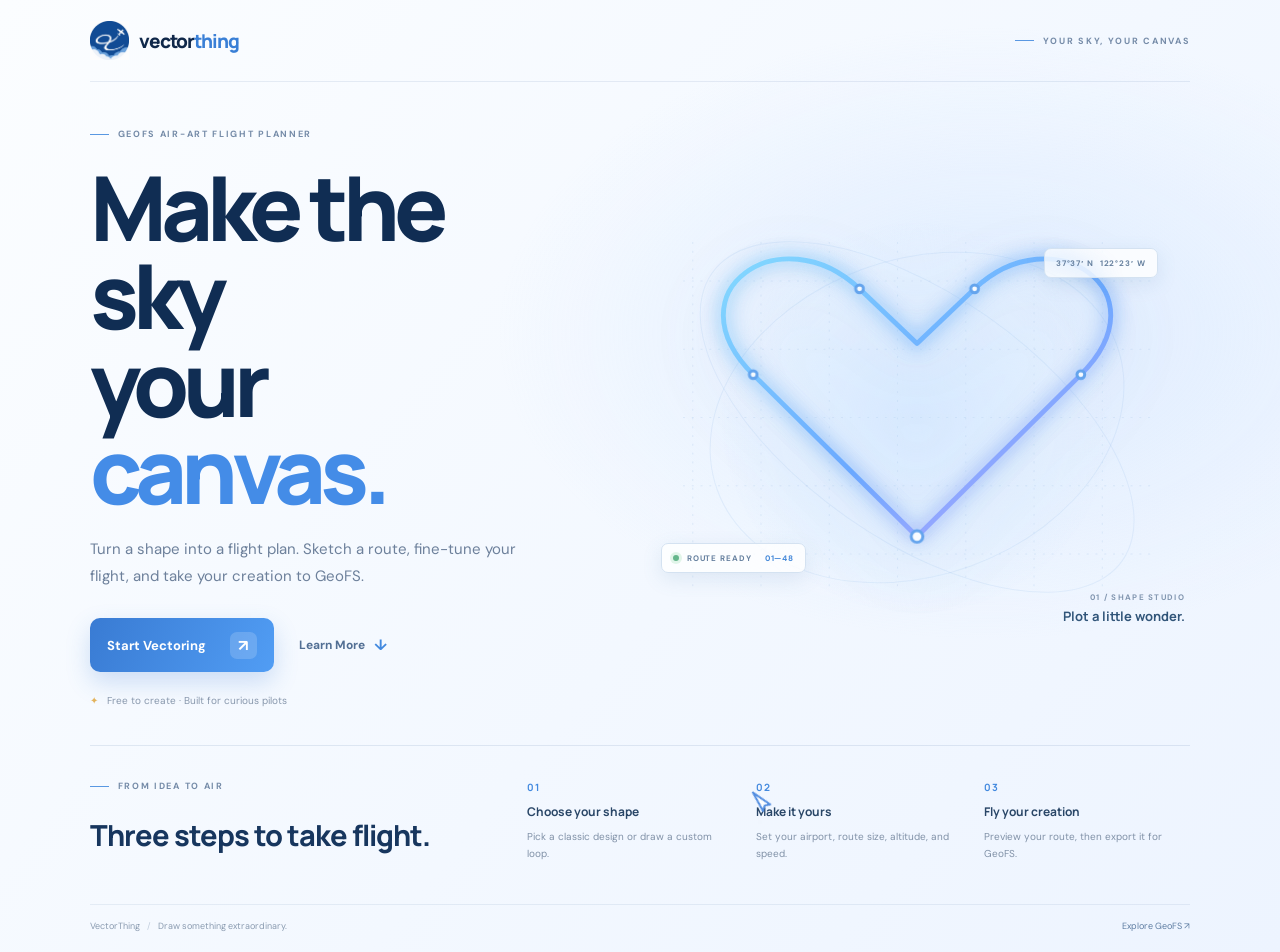
==== commit 8aeb818e: "Updated logo and added more shape options" ====
--- a/index.html
+++ b/index.html
@@ -6,12 +6,13 @@
     <meta name="theme-color" content="#0b4b99" />
     <meta name="description" content="Design detailed GeoFS air-art flight plans. Choose a shape, set your flight parameters, and export your route as JSON." />
     <title>VectorThing — Draw in the sky</title>
-    <link rel="icon" type="image/svg+xml" href="logo.svg" />
+    <link rel="icon" type="image/png" href="Looping Skyplane Emblem.png" />
     <link rel="preconnect" href="https://fonts.googleapis.com" />
     <link rel="preconnect" href="https://fonts.gstatic.com" crossorigin />
     <link href="https://fonts.googleapis.com/css2?family=DM+Sans:wght@400;500;600;700&family=Manrope:wght@400;500;600;700;800&display=swap" rel="stylesheet" />
     <link rel="stylesheet" href="styles.css?v=20261018-1" />
     <link rel="stylesheet" href="drawing.css?v=20261018-1" />
+    <link rel="stylesheet" href="drawing-tools.css?v=20261020-1" />
     <link rel="stylesheet" href="airport.css?v=20261018-1" />
     <link rel="stylesheet" href="welcome.css?v=20261018-2" />
     <link rel="stylesheet" href="welcome-responsive.css?v=20261018-1" />
@@ -19,7 +20,7 @@
   <body>
     <section id="welcome-page" class="welcome-page" aria-labelledby="welcome-title">
       <header class="welcome-header">
-        <a class="welcome-brand" href="#welcome-page" aria-label="VectorThing home"><img src="logo.svg" alt="" /><span>vector<span>thing</span></span></a>
+        <a class="welcome-brand" href="#welcome-page" aria-label="VectorThing home"><img src="Looping Skyplane Emblem.png" alt="" /><span>vector<span>thing</span></span></a>
         <span class="welcome-kicker"><i></i> YOUR SKY, YOUR CANVAS</span>
       </header>
       <main class="welcome-main">
@@ -43,7 +44,7 @@
     <div class="app-shell">
       <aside class="sidebar">
         <a class="brand" href="#top" aria-label="VectorThing home">
-          <span class="brand-mark" aria-hidden="true"><img src="logo.svg" alt="" /></span>
+          <span class="brand-mark" aria-hidden="true"><img src="Looping Skyplane Emblem.png" alt="" /></span>
           <span class="brand-name">vector<span>thing</span></span>
         </a>
         <div class="workspace-label">WORKSPACE</div>
@@ -74,14 +75,21 @@
                 <button class="shape-option" type="button" data-shape="circle" aria-pressed="false"><span class="shape-preview"><svg viewBox="0 0 40 40"><circle cx="20" cy="20" r="14"/></svg></span><span>Circle</span></button>
                 <button class="shape-option" type="button" data-shape="diamond" aria-pressed="false"><span class="shape-preview"><svg viewBox="0 0 40 40"><path d="m20 4 14 16-14 16L6 20Z"/></svg></span><span>Diamond</span></button>
                 <button class="shape-option" type="button" data-shape="square" aria-pressed="false"><span class="shape-preview"><svg viewBox="0 0 40 40"><rect x="7" y="7" width="26" height="26" rx="2"/></svg></span><span>Square</span></button>
+                <button class="shape-option" type="button" data-shape="triangle" aria-pressed="false"><span class="shape-preview"><svg viewBox="0 0 40 40"><path d="m20 5 16 29H4Z"/></svg></span><span>Triangle</span></button>
+                <button class="shape-option" type="button" data-shape="pentagon" aria-pressed="false"><span class="shape-preview"><svg viewBox="0 0 40 40"><path d="m20 4 15 11-6 19H11L5 15Z"/></svg></span><span>Pentagon</span></button>
+                <button class="shape-option" type="button" data-shape="hexagon" aria-pressed="false"><span class="shape-preview"><svg viewBox="0 0 40 40"><path d="m11 5h18l9 15-9 15H11L2 20Z"/></svg></span><span>Hexagon</span></button>
+                <button class="shape-option" type="button" data-shape="octagon" aria-pressed="false"><span class="shape-preview"><svg viewBox="0 0 40 40"><path d="m13 4h14l9 9v14l-9 9H13l-9-9V13Z"/></svg></span><span>Octagon</span></button>
+                <button class="shape-option" type="button" data-shape="rectangle" aria-pressed="false"><span class="shape-preview"><svg viewBox="0 0 40 40"><rect x="4" y="10" width="32" height="20" rx="2"/></svg></span><span>Rectangle</span></button>
                 <button class="shape-option draw-shape-option" id="draw-shape-button" type="button" aria-expanded="false" aria-controls="shape-drawing-panel"><span class="shape-preview draw-plus">＋</span><span>Draw your own</span></button>
               </div>
               <div class="saved-shapes" id="saved-shapes" aria-label="Your saved shapes"></div>
               <div class="shape-drawing-panel" id="shape-drawing-panel" hidden>
                 <div class="drawing-heading"><strong>Draw a closed route</strong><button id="close-drawing-button" class="text-button" type="button">Close</button></div>
-                <p>Drag inside the canvas. The ends connect to make a flyable loop.</p>
+                <p id="drawing-help">Drag inside the canvas. The ends connect to make a flyable loop.</p>
+                <div class="drawing-mode" role="group" aria-label="Drawing mode"><button class="drawing-mode-button selected" type="button" data-drawing-mode="freehand" aria-pressed="true">Freehand</button><button class="drawing-mode-button" type="button" data-drawing-mode="straight" aria-pressed="false">Straight lines · snap to grid</button></div>
                 <svg id="shape-drawing-canvas" viewBox="0 0 600 300" role="img" aria-label="Draw a custom flight shape here" tabindex="0">
                   <path class="drawing-guide" d="M30 150H570M300 20V280" />
+                  <circle id="drawing-start" cx="0" cy="0" r="0" />
                   <polyline id="drawing-stroke" points="" />
                 </svg>
                 <div class="drawing-controls"><label class="shape-name-field" for="shape-name">Shape name<input id="shape-name" type="text" maxlength="28" placeholder="My custom shape" /></label><div class="drawing-buttons"><button id="clear-drawing-button" class="secondary-button" type="button">Clear</button><button id="save-shape-button" class="download-button" type="button">Save shape</button></div></div>
@@ -147,6 +155,6 @@
         </div>
       </div>
     </div>
-    <script src="app.js?v=20261018-2"></script>
+    <script src="app.js?v=20261020-1"></script>
   </body>
 </html>
--- a/drawing-tools.css
+++ b/drawing-tools.css
@@ -0,0 +1 @@
+.drawing-mode{display:flex;gap:5px;margin:0 0 8px;padding:3px;border:1px solid #dce8f4;border-radius:7px;background:#eef4fb}.drawing-mode-button{flex:1;min-height:28px;padding:5px 7px;border:0;border-radius:5px;background:transparent;color:#7185a0;font:600 9px "DM Sans",sans-serif;cursor:pointer}.drawing-mode-button:hover,.drawing-mode-button.selected{background:#fff;color:#216bb5;box-shadow:0 1px 3px #3154771a}.drawing-mode-button:focus-visible{outline:2px solid #79afe8;outline-offset:1px}#shape-drawing-canvas.grid-drawing{background-color:#fbfdff;background-image:linear-gradient(to right,#d7e5f2 1px,transparent 1px),linear-gradient(to bottom,#d7e5f2 1px,transparent 1px);background-size:3.333333% 6.666667%;cursor:crosshair}#shape-drawing-canvas.grid-drawing .drawing-guide{opacity:.35}#drawing-start{fill:#fff;stroke:#e05e71;stroke-width:3;pointer-events:none}#drawing-stroke{pointer-events:none}@media(max-width:420px){.drawing-mode-button{font-size:8px;padding-inline:4px}}
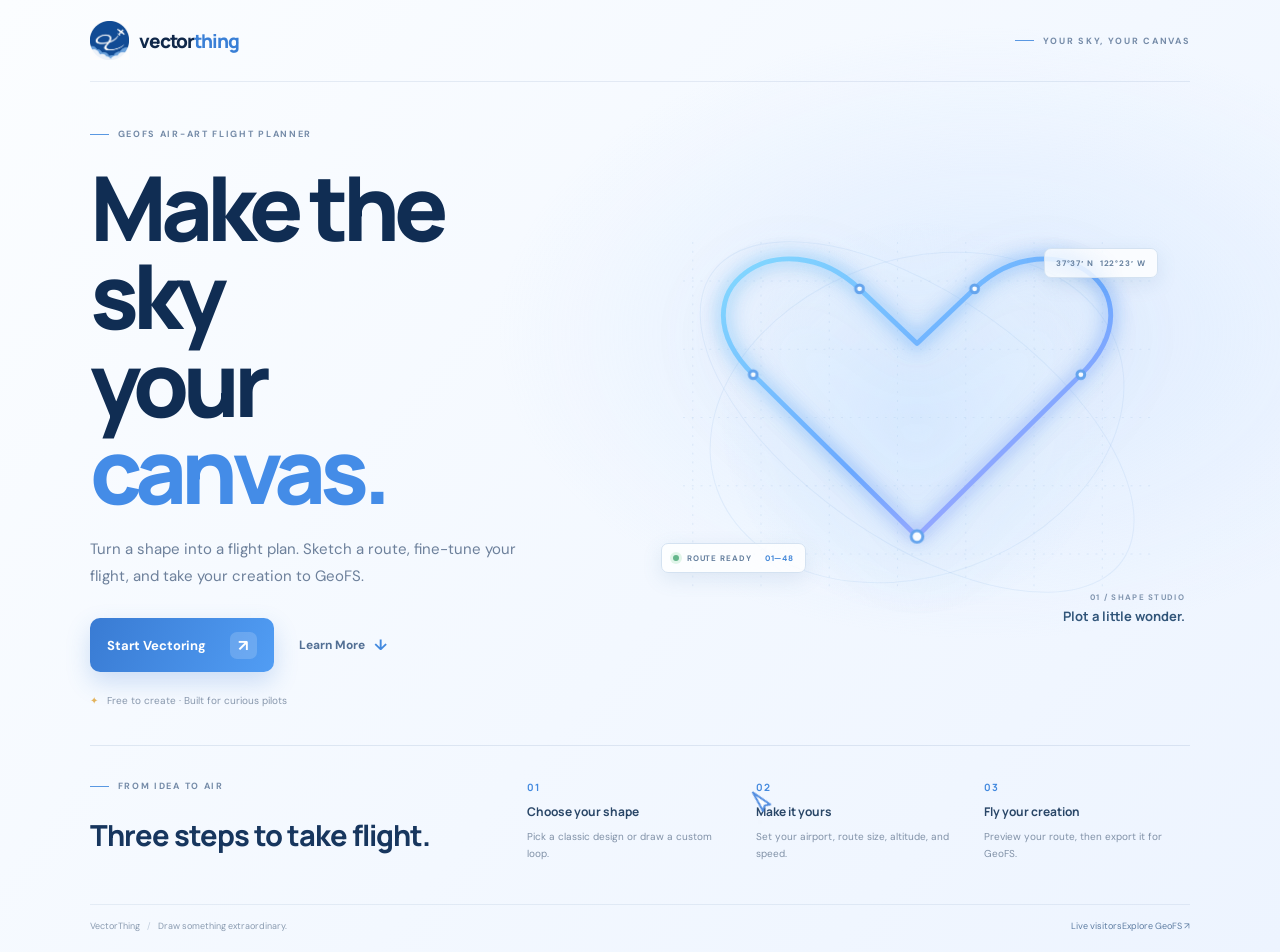
==== commit dd068f2c: "Added page to see amount of current users (admin)" ====
--- a/index.html
+++ b/index.html
@@ -12,10 +12,11 @@
     <link href="https://fonts.googleapis.com/css2?family=DM+Sans:wght@400;500;600;700&family=Manrope:wght@400;500;600;700;800&display=swap" rel="stylesheet" />
     <link rel="stylesheet" href="styles.css?v=20261018-1" />
     <link rel="stylesheet" href="drawing.css?v=20261018-1" />
-    <link rel="stylesheet" href="drawing-tools.css?v=20261020-1" />
+    <link rel="stylesheet" href="drawing-tools.css?v=20261020-2" />
     <link rel="stylesheet" href="airport.css?v=20261018-1" />
     <link rel="stylesheet" href="welcome.css?v=20261018-2" />
     <link rel="stylesheet" href="welcome-responsive.css?v=20261018-1" />
+    <link rel="stylesheet" href="theme.css?v=20261020-1" />
   </head>
   <body>
     <section id="welcome-page" class="welcome-page" aria-labelledby="welcome-title">
@@ -39,7 +40,7 @@
         </div>
       </main>
       <section id="welcome-how-it-works" class="welcome-how"><div><span class="welcome-eyebrow"><span></span> FROM IDEA TO AIR</span><h2>Three steps to take flight.</h2></div><div class="welcome-steps"><article><b>01</b><strong>Choose your shape</strong><p>Pick a classic design or draw a custom loop.</p></article><article><b>02</b><strong>Make it yours</strong><p>Set your airport, route size, altitude, and speed.</p></article><article><b>03</b><strong>Fly your creation</strong><p>Preview your route, then export it for GeoFS.</p></article></div></section>
-      <footer class="welcome-footer"><span>VectorThing <i>/</i> Draw something extraordinary.</span><a href="https://www.geo-fs.com/" target="_blank" rel="noreferrer">Explore GeoFS ↗</a></footer>
+      <footer class="welcome-footer"><span>VectorThing <i>/</i> Draw something extraordinary.</span><div><a href="online.html">Live visitors</a><a href="https://www.geo-fs.com/" target="_blank" rel="noreferrer">Explore GeoFS ↗</a></div></footer>
     </section>
     <div class="app-shell">
       <aside class="sidebar">
@@ -51,6 +52,7 @@
         <nav class="side-nav" aria-label="Main navigation">
           <a class="nav-item active" href="#builder"><span class="nav-icon"><svg viewBox="0 0 24 24"><path d="M4 19 19 4M5 5h.01M19 19h.01M5 19h.01M19 5h.01"/><path d="M5 5h14v14H5z"/></svg></span>Shape studio</a>
           <a class="nav-item" href="#route-details"><span class="nav-icon"><svg viewBox="0 0 24 24"><path d="M12 21s7-6.1 7-12a7 7 0 1 0-14 0c0 5.9 7 12 7 12Z"/><circle cx="12" cy="9" r="2.3"/></svg></span>Flight plan</a>
+          <a class="nav-item" href="#settings" data-page="settings"><span class="nav-icon"><svg viewBox="0 0 24 24"><path d="M12 8.5a3.5 3.5 0 1 0 0 7 3.5 3.5 0 0 0 0-7Z"/><path d="m19.4 15 .1.1a1.7 1.7 0 0 1-2.4 2.4l-.1-.1a1.7 1.7 0 0 0-2.9 1.2v.2a1.7 1.7 0 0 1-3.4 0v-.2a1.7 1.7 0 0 0-2.9-1.2l-.1.1a1.7 1.7 0 0 1-2.4-2.4l.1-.1a1.7 1.7 0 0 0-1.2-2.9H4a1.7 1.7 0 0 1 0-3.4h.2a1.7 1.7 0 0 0 1.2-2.9l-.1-.1a1.7 1.7 0 0 1 2.4-2.4l.1.1a1.7 1.7 0 0 0 2.9-1.2V2a1.7 1.7 0 0 1 3.4 0v.2a1.7 1.7 0 0 0 2.9 1.2l.1-.1a1.7 1.7 0 0 1 2.4 2.4l-.1.1a1.7 1.7 0 0 0 1.2 2.9h.2a1.7 1.7 0 0 1 0 3.4h-.2a1.7 1.7 0 0 0-1.2 2.9Z"/></svg></span>Settings</a>
         </nav>
         <div class="sidebar-bottom">
           <div class="sidebar-tip"><span class="tip-spark">✳</span><strong>Make the sky yours.</strong><p>Plan a route, take it to GeoFS, and leave your mark up there.</p><a href="https://www.geo-fs.com/" target="_blank" rel="noreferrer">Explore GeoFS <span>↗</span></a></div>
@@ -123,8 +125,21 @@
             <section class="summary-grid" aria-label="Flight plan summary"><article class="summary-card"><div class="summary-icon distance-icon"><svg viewBox="0 0 24 24"><path d="M4 18 9 6l6 12 5-12"/><circle cx="4" cy="18" r="1.5"/><circle cx="20" cy="6" r="1.5"/></svg></div><div><span class="summary-label">ROUTE DISTANCE</span><strong id="distance-value">— <small>NM</small></strong></div><span class="summary-decoration">↗</span></article><article class="summary-card"><div class="summary-icon time-icon"><svg viewBox="0 0 24 24"><circle cx="12" cy="12" r="8.5"/><path d="M12 7v5l3.5 2"/></svg></div><div><span class="summary-label">EST. FLIGHT TIME</span><strong id="time-value">— <small>MIN</small></strong></div><span class="summary-decoration">◷</span></article><article class="summary-card"><div class="summary-icon point-icon"><svg viewBox="0 0 24 24"><path d="M4 17.5 9 6l6 12 5-12"/><circle cx="4" cy="17.5" r="2"/><circle cx="20" cy="6" r="2"/></svg></div><div><span class="summary-label">WAYPOINTS</span><strong id="point-value">48 <small>PTS</small></strong></div><span class="summary-decoration">⌁</span></article></section>
 
             <section id="route-details" class="panel route-panel"><div class="route-header"><div><span class="step-label">03 — ROUTE DATA</span><h2>Waypoints <span class="count-chip" id="waypoint-count">48</span></h2></div><div class="route-tools"><button id="copy-button" class="secondary-button" type="button"><svg viewBox="0 0 20 20"><rect x="7" y="6" width="9" height="11" rx="1.5"/><path d="M12 6V4.5A1.5 1.5 0 0 0 10.5 3h-6A1.5 1.5 0 0 0 3 4.5v8A1.5 1.5 0 0 0 4.5 14H7"/></svg><span>Copy GeoFS JSON</span></button><button id="download-button" class="download-button" type="button"><svg viewBox="0 0 20 20"><path d="M10 3v9m0 0 3.5-3.5M10 12 6.5 8.5M4 13v3a1 1 0 0 0 1 1h10a1 1 0 0 0 1-1v-3"/></svg><span>Download GeoFS JSON</span></button></div></div><div class="table-wrap"><table><thead><tr><th>WAYPOINT</th><th>LATITUDE</th><th>LONGITUDE</th><th>HEADING</th><th>ALTITUDE</th><th>LEG</th></tr></thead><tbody id="waypoint-table"></tbody></table></div><div class="table-footer"><span id="table-range">Showing 1–6 of 48 waypoints</span><span>GeoFS route JSON · WGS84 decimal degrees</span></div><p class="geofs-import-note">In GeoFS, open <strong>NAV → Flight Plan → Import</strong> and choose this downloaded file.</p></section>
-            <footer class="main-footer"><span>VectorThing <span class="footer-divider">/</span> Flight plans are estimates. Fly responsibly.</span><a href="https://github.com/vectorthing/vectorthing.github.io" target="_blank" rel="noreferrer">Built for the love of flight <span>✦</span></a></footer>
+            <footer class="main-footer"><span>VectorThing <span class="footer-divider">/</span> Flight plans are estimates. Fly responsibly.</span><span><a href="online.html">Live visitors</a> · <a href="https://github.com/vectorthing/vectorthing.github.io" target="_blank" rel="noreferrer">Built for the love of flight <span>✦</span></a></span></footer>
           </div>
+        </section>
+        <section id="settings" class="settings-page" hidden aria-labelledby="settings-title">
+          <div class="settings-heading"><div><div class="eyebrow"><span class="eyebrow-line"></span> PREFERENCES</div><h1 id="settings-title">Settings</h1><p>Make VectorThing feel comfortable for you.</p></div></div>
+          <article class="panel settings-card" aria-labelledby="appearance-title">
+            <div class="settings-card-icon" aria-hidden="true">◐</div>
+            <div class="settings-card-copy"><h2 id="appearance-title">Appearance</h2><p>Choose a light or dark look. System follows your device preference.</p></div>
+            <div class="theme-options" role="group" aria-label="Color theme">
+              <button class="theme-option" type="button" data-theme-choice="light" aria-pressed="false"><span aria-hidden="true">☀</span> Light</button>
+              <button class="theme-option" type="button" data-theme-choice="dark" aria-pressed="false"><span aria-hidden="true">☾</span> Dark</button>
+              <button class="theme-option" type="button" data-theme-choice="system" aria-pressed="false"><span aria-hidden="true">◑</span> System</button>
+            </div>
+            <p id="theme-status" class="theme-status" role="status" aria-live="polite"></p>
+          </article>
         </section>
       </main>
     </div>
@@ -147,6 +162,14 @@
         <p class="step-label">04 — EXPORT</p>
         <h2 id="generate-modal-title">Flight plan ready</h2>
         <p>Use the raw JSON below if a clipboard import is rejected, or generate a SimBrief share link for the same route.</p>
+        <section class="radar-next-steps" aria-labelledby="radar-next-steps-title">
+          <div class="radar-next-steps-copy"><span class="radar-next-steps-eyebrow">YOUR NEXT STEP</span><h3 id="radar-next-steps-title">Ready to see your work live?</h3><p>Open RadarThing to view your GeoFS flight, or set up its userscript or console loader.</p></div>
+          <div class="radar-next-steps-actions">
+            <a class="radar-action radar-action-primary" href="https://radarthing.com/radar" target="_blank" rel="noopener noreferrer">Open RadarThing <span aria-hidden="true">↗</span></a>
+            <a class="radar-action" href="https://radarthing.com/userscript" target="_blank" rel="noopener noreferrer">Get Tampermonkey script <span aria-hidden="true">↗</span></a>
+            <a class="radar-console-guide" href="https://radarthing.com/#install" target="_blank" rel="noopener noreferrer">Console script setup instructions <span aria-hidden="true">↗</span></a>
+          </div>
+        </section>
         <textarea id="flight-plan-json" class="flight-plan-json" readonly spellcheck="false"></textarea>
         <div class="modal-actions">
           <button id="modal-copy-button" class="secondary-button" type="button" onclick="window.copyModalPlan && window.copyModalPlan()">Copy GeoFS JSON</button>
@@ -155,6 +178,8 @@
         </div>
       </div>
     </div>
-    <script src="app.js?v=20261020-1"></script>
+    <script src="online-config.js"></script>
+    <script type="module" src="online-presence.js"></script>
+    <script src="app.js?v=20261020-4"></script>
   </body>
 </html>
--- a/drawing-tools.css
+++ b/drawing-tools.css
@@ -1 +1,2 @@
 .drawing-mode{display:flex;gap:5px;margin:0 0 8px;padding:3px;border:1px solid #dce8f4;border-radius:7px;background:#eef4fb}.drawing-mode-button{flex:1;min-height:28px;padding:5px 7px;border:0;border-radius:5px;background:transparent;color:#7185a0;font:600 9px "DM Sans",sans-serif;cursor:pointer}.drawing-mode-button:hover,.drawing-mode-button.selected{background:#fff;color:#216bb5;box-shadow:0 1px 3px #3154771a}.drawing-mode-button:focus-visible{outline:2px solid #79afe8;outline-offset:1px}#shape-drawing-canvas.grid-drawing{background-color:#fbfdff;background-image:linear-gradient(to right,#d7e5f2 1px,transparent 1px),linear-gradient(to bottom,#d7e5f2 1px,transparent 1px);background-size:3.333333% 6.666667%;cursor:crosshair}#shape-drawing-canvas.grid-drawing .drawing-guide{opacity:.35}#drawing-start{fill:#fff;stroke:#e05e71;stroke-width:3;pointer-events:none}#drawing-stroke{pointer-events:none}@media(max-width:420px){.drawing-mode-button{font-size:8px;padding-inline:4px}}
+.radar-next-steps{display:grid;gap:12px;margin-top:16px;padding:15px;border:1px solid #d9e8f7;border-radius:12px;background:linear-gradient(135deg,#f2f8ff,#fbfdff)}.radar-next-steps-eyebrow{color:#4382bd;font-size:8px;font-weight:700;letter-spacing:1.3px}.radar-next-steps h3{margin:5px 0;color:#17345d;font:700 16px "Manrope",sans-serif;letter-spacing:-.3px}.radar-next-steps-copy p{font-size:10px}.radar-next-steps-actions{display:flex;flex-wrap:wrap;gap:7px}.radar-action{display:inline-flex;min-height:32px;align-items:center;justify-content:center;gap:7px;padding:0 10px;border:1px solid #d7e4f2;border-radius:7px;background:#fff;color:#365578;font:600 9px "DM Sans",sans-serif;text-decoration:none}.radar-action:hover{border-color:#8ab8e7;color:#216bb5}.radar-action-primary{border-color:#2878d0;background:#2878d0;color:#fff}.radar-action-primary:hover{border-color:#185fae;background:#185fae;color:#fff}.radar-console-guide{display:inline-flex;min-height:30px;align-items:center;padding:0 3px;color:#397dbd;font:600 9px "DM Sans",sans-serif;text-decoration:none}.radar-console-guide:hover{text-decoration:underline}.radar-action:focus-visible,.radar-console-guide:focus-visible{outline:2px solid #79afe8;outline-offset:2px}@media(max-width:520px){.radar-next-steps{padding:12px}.radar-next-steps-actions{display:grid;grid-template-columns:1fr}.radar-action,.radar-console-guide{justify-content:center}}
--- a/theme.css
+++ b/theme.css
@@ -0,0 +1 @@
+html{color-scheme:light}body[data-theme="dark"]{color-scheme:dark;background:#0b1220;color:#d8e2ef}body[data-theme="dark"] .app-shell{background:#0b1220}body[data-theme="dark"] .sidebar{border-color:#243247;background:linear-gradient(180deg,#121d2e,#0e1726)}body[data-theme="dark"] .brand,body[data-theme="dark"] .panel h2,body[data-theme="dark"] .page-heading h1,body[data-theme="dark"] .settings-heading h1,body[data-theme="dark"] .settings-card h2{color:#e2ebf7}body[data-theme="dark"] .workspace-label,body[data-theme="dark"] .sidebar-tip p,body[data-theme="dark"] .sidebar-foot,body[data-theme="dark"] .breadcrumb,body[data-theme="dark"] .page-heading p,body[data-theme="dark"] .settings-heading p,body[data-theme="dark"] .field-hint,body[data-theme="dark"] .range-ends,body[data-theme="dark"] .main-footer,body[data-theme="dark"] .map-footer,body[data-theme="dark"] .table-footer{color:#91a2b8}body[data-theme="dark"] .sidebar-tip,body[data-theme="dark"] .panel,body[data-theme="dark"] .summary-card,body[data-theme="dark"] .settings-card{border-color:#26364c;background:#131f31;box-shadow:0 5px 18px rgba(0,0,0,.12)}body[data-theme="dark"] .sidebar-tip:after{border-color:#273950;box-shadow:0 0 0 13px #17243a,0 0 0 26px #111d30}body[data-theme="dark"] .sidebar-tip strong,body[data-theme="dark"] .field-label-row>label,body[data-theme="dark"] .field-label-row label,body[data-theme="dark"] .compact-field>span:first-child{color:#c4d1e1}body[data-theme="dark"] .sidebar-foot,body[data-theme="dark"] .topbar,body[data-theme="dark"] .map-footer,body[data-theme="dark"] .table-footer,body[data-theme="dark"] td{border-color:#26364c}body[data-theme="dark"] .nav-item{color:#9aabc0}body[data-theme="dark"] .nav-item:hover,body[data-theme="dark"] .nav-item.active{background:#1b3150;color:#8bc0ff}body[data-theme="dark"] .breadcrumb strong{color:#d2deed}body[data-theme="dark"] .github-link,body[data-theme="dark"] .main-footer a{color:#9bb4d1}body[data-theme="dark"] .shape-option,body[data-theme="dark"] .saved-shape-button,body[data-theme="dark"] .icon-button,body[data-theme="dark"] .secondary-button{border-color:#304158;background:#172438;color:#bac9db}body[data-theme="dark"] .shape-option.selected,body[data-theme="dark"] .saved-shape-button.selected{border-color:#4a8bd0;background:#1b3555;color:#9bcaff}body[data-theme="dark"] .shape-preview svg{stroke:#9aafc8}body[data-theme="dark"] .selected .shape-preview svg{stroke:#68aaf0}body[data-theme="dark"] .select-wrap select,body[data-theme="dark"] .coordinate-fields input,body[data-theme="dark"] .airport-search,body[data-theme="dark"] .input-unit,body[data-theme="dark"] .shape-name-field input{border-color:#304158;background:#101b2b;color:#d8e2ef}body[data-theme="dark"] .input-unit input,body[data-theme="dark"] .compact-field input{color:#d8e2ef}body[data-theme="dark"] .value-pill,body[data-theme="dark"] .count-chip{border-color:#304b69;background:#1a2e47;color:#93c2f4}body[data-theme="dark"] .range-input{background:#304158}body[data-theme="dark"] th{background:#1c2a3e;color:#9aacc2}body[data-theme="dark"] td{color:#bac9db}body[data-theme="dark"] td:first-child{color:#d0deee}body[data-theme="dark"] .wp-id{border-color:#344b66;background:#1a2b41;color:#a9c9eb}body[data-theme="dark"] .shape-drawing-panel{border-color:#304158;background:#101b2b}body[data-theme="dark"] .drawing-heading{color:#c0d5ed}body[data-theme="dark"] .shape-drawing-panel>p{color:#93a7c0}body[data-theme="dark"] #shape-drawing-canvas{border-color:#304158;background-color:#101b2b;background-image:radial-gradient(#33445b 1px,transparent 1px)}body[data-theme="dark"] #shape-drawing-canvas.grid-drawing{background-color:#101b2b;background-image:linear-gradient(to right,#34465f 1px,transparent 1px),linear-gradient(to bottom,#34465f 1px,transparent 1px)}body[data-theme="dark"] .drawing-guide{stroke:#40536c}body[data-theme="dark"] .drawing-mode{border-color:#304158;background:#172438}body[data-theme="dark"] .drawing-mode-button{color:#9aacc2}body[data-theme="dark"] .drawing-mode-button.selected{background:#253b57;color:#add1fa}body[data-theme="dark"] .map-footer-right,body[data-theme="dark"] .map-footer-right b{color:#bed0e4}body[data-theme="dark"] .modal-panel{border-color:#304158;background:#131f31}body[data-theme="dark"] .modal-panel h2{color:#e2ebf7}body[data-theme="dark"] .modal-panel p{color:#a9bad0}body[data-theme="dark"] .flight-plan-json{border-color:#304158;background:#101b2b;color:#d8e2ef}body[data-theme="dark"] .modal-close{background:#20334c;color:#b8d7fa}body[data-theme="dark"] .radar-next-steps{border-color:#304158;background:linear-gradient(135deg,#17263a,#121e30)}body[data-theme="dark"] .radar-next-steps h3{color:#e2ebf7}body[data-theme="dark"] .radar-action{border-color:#344860;background:#1a2a40;color:#c5d5e8}body[data-theme="dark"] .radar-action-primary{border-color:#2878d0;background:#2878d0;color:#fff}body[data-theme="dark"] .theme-option{border-color:#304158;background:#101b2b;color:#b8c7da}body[data-theme="dark"] .theme-option.selected{border-color:#4486ce;background:#203752;color:#add1fa}body[data-theme="dark"] .settings-card-copy p,body[data-theme="dark"] .theme-status{color:#9aacc2}body[data-theme="dark"] .settings-card-icon{background:#1c3552;color:#8fc1f5}body[data-theme="dark"] .toast{border-color:#304158;background:#131f31;color:#a7cdf8}body[data-theme="dark"] .welcome-page{background:#0b1220;color:#d8e2ef}body[data-theme="dark"] .welcome-header,body[data-theme="dark"] .welcome-footer{border-color:#26364c}body[data-theme="dark"] .welcome-brand,body[data-theme="dark"] .welcome-copy h1,body[data-theme="dark"] .welcome-how h2,body[data-theme="dark"] .welcome-steps strong{color:#e2ebf7}body[data-theme="dark"] .welcome-lede,body[data-theme="dark"] .welcome-steps p,body[data-theme="dark"] .welcome-footer{color:#9aacc2}.settings-page{max-width:940px;margin:0 auto}.settings-heading{padding:34px 1px 22px}.settings-heading h1{margin:12px 0 8px;color:#17345d;font:800 clamp(30px,3vw,43px)/1.13 "Manrope",sans-serif;letter-spacing:-2px}.settings-heading p{margin:0;color:#788ba5;font-size:11px}.settings-card{display:grid;grid-template-columns:44px minmax(0,1fr);align-items:center;gap:0 14px;padding:22px}.settings-card-icon{display:grid;width:42px;height:42px;grid-row:1 / span 2;place-items:center;border-radius:12px;background:#edf5ff;color:#2878d0;font-size:22px}.settings-card-copy h2{margin:0;color:#203d68;font:700 15px "Manrope",sans-serif}.settings-card-copy p{margin:5px 0 0;color:#788ba5;font-size:10px;line-height:1.6}.theme-options{display:flex;grid-column:2;gap:8px;margin-top:18px}.theme-option{display:flex;min-width:100px;height:38px;align-items:center;justify-content:center;gap:7px;padding:0 12px;border:1px solid #dfe8f2;border-radius:8px;background:#fff;color:#627895;font:600 10px "DM Sans",sans-serif;cursor:pointer}.theme-option:hover{border-color:#9fc6ec}.theme-option.selected{border-color:#80b5ec;background:#edf5ff;color:#1d67b2;box-shadow:0 0 0 1px rgba(40,120,208,.07)}.theme-option span{font-size:14px}.theme-status{min-height:14px;grid-column:2;margin:8px 0 0;color:#788ba5;font-size:9px}@media(max-width:560px){.settings-card{grid-template-columns:36px minmax(0,1fr);gap:0 10px;padding:17px}.settings-card-icon{width:36px;height:36px}.theme-options{grid-column:1 / -1;display:grid;grid-template-columns:repeat(3,1fr);gap:6px}.theme-option{min-width:0;padding:0 5px}.theme-status{grid-column:1 / -1}}
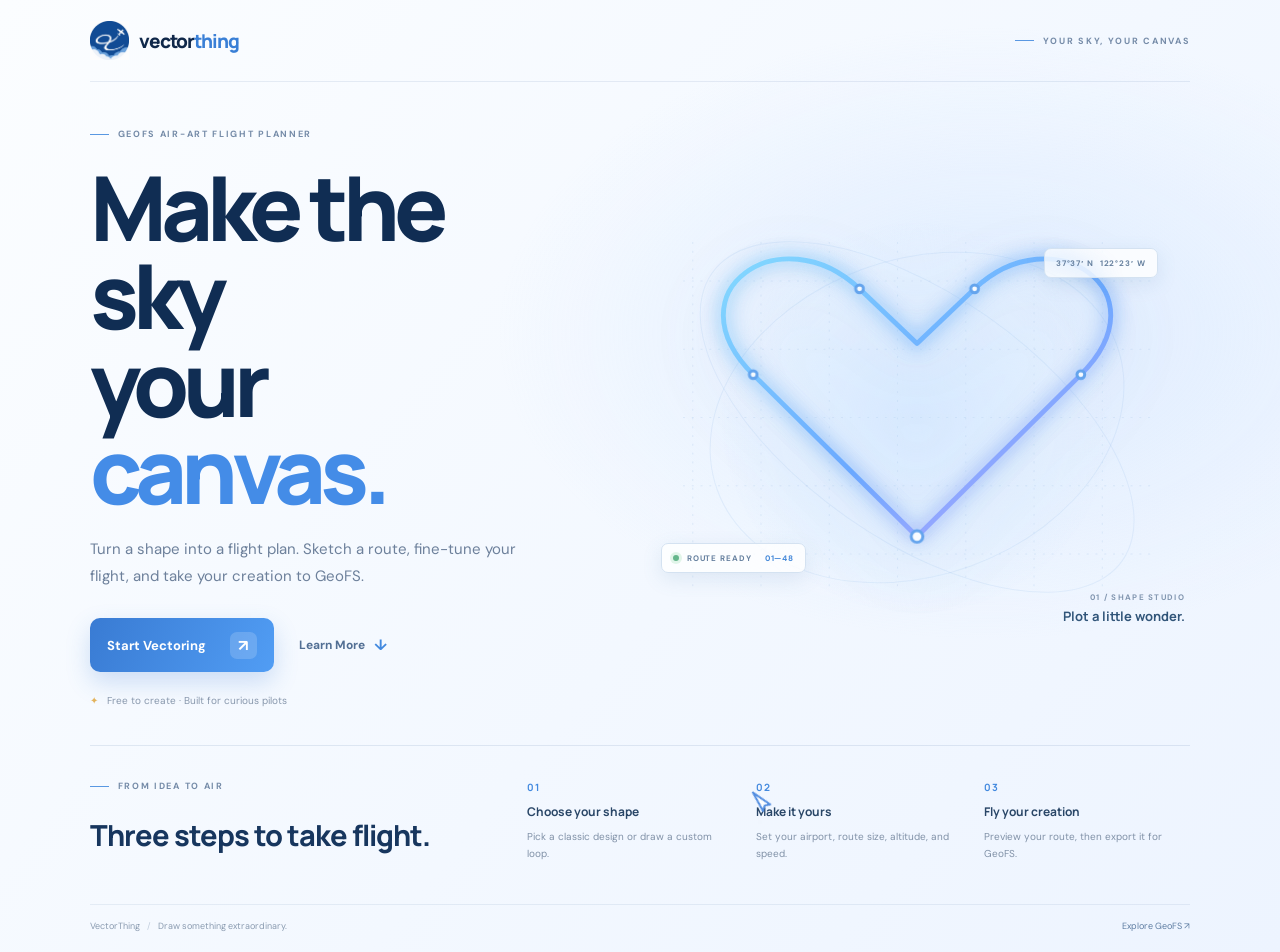
==== commit db149ba1: "Remove the admin page" ====
--- a/index.html
+++ b/index.html
@@ -40,7 +40,7 @@
         </div>
       </main>
       <section id="welcome-how-it-works" class="welcome-how"><div><span class="welcome-eyebrow"><span></span> FROM IDEA TO AIR</span><h2>Three steps to take flight.</h2></div><div class="welcome-steps"><article><b>01</b><strong>Choose your shape</strong><p>Pick a classic design or draw a custom loop.</p></article><article><b>02</b><strong>Make it yours</strong><p>Set your airport, route size, altitude, and speed.</p></article><article><b>03</b><strong>Fly your creation</strong><p>Preview your route, then export it for GeoFS.</p></article></div></section>
-      <footer class="welcome-footer"><span>VectorThing <i>/</i> Draw something extraordinary.</span><div><a href="online.html">Live visitors</a><a href="https://www.geo-fs.com/" target="_blank" rel="noreferrer">Explore GeoFS ↗</a></div></footer>
+      <footer class="welcome-footer"><span>VectorThing <i>/</i> Draw something extraordinary.</span><a href="https://www.geo-fs.com/" target="_blank" rel="noreferrer">Explore GeoFS ↗</a></footer>
     </section>
     <div class="app-shell">
       <aside class="sidebar">
@@ -125,7 +125,7 @@
             <section class="summary-grid" aria-label="Flight plan summary"><article class="summary-card"><div class="summary-icon distance-icon"><svg viewBox="0 0 24 24"><path d="M4 18 9 6l6 12 5-12"/><circle cx="4" cy="18" r="1.5"/><circle cx="20" cy="6" r="1.5"/></svg></div><div><span class="summary-label">ROUTE DISTANCE</span><strong id="distance-value">— <small>NM</small></strong></div><span class="summary-decoration">↗</span></article><article class="summary-card"><div class="summary-icon time-icon"><svg viewBox="0 0 24 24"><circle cx="12" cy="12" r="8.5"/><path d="M12 7v5l3.5 2"/></svg></div><div><span class="summary-label">EST. FLIGHT TIME</span><strong id="time-value">— <small>MIN</small></strong></div><span class="summary-decoration">◷</span></article><article class="summary-card"><div class="summary-icon point-icon"><svg viewBox="0 0 24 24"><path d="M4 17.5 9 6l6 12 5-12"/><circle cx="4" cy="17.5" r="2"/><circle cx="20" cy="6" r="2"/></svg></div><div><span class="summary-label">WAYPOINTS</span><strong id="point-value">48 <small>PTS</small></strong></div><span class="summary-decoration">⌁</span></article></section>
 
             <section id="route-details" class="panel route-panel"><div class="route-header"><div><span class="step-label">03 — ROUTE DATA</span><h2>Waypoints <span class="count-chip" id="waypoint-count">48</span></h2></div><div class="route-tools"><button id="copy-button" class="secondary-button" type="button"><svg viewBox="0 0 20 20"><rect x="7" y="6" width="9" height="11" rx="1.5"/><path d="M12 6V4.5A1.5 1.5 0 0 0 10.5 3h-6A1.5 1.5 0 0 0 3 4.5v8A1.5 1.5 0 0 0 4.5 14H7"/></svg><span>Copy GeoFS JSON</span></button><button id="download-button" class="download-button" type="button"><svg viewBox="0 0 20 20"><path d="M10 3v9m0 0 3.5-3.5M10 12 6.5 8.5M4 13v3a1 1 0 0 0 1 1h10a1 1 0 0 0 1-1v-3"/></svg><span>Download GeoFS JSON</span></button></div></div><div class="table-wrap"><table><thead><tr><th>WAYPOINT</th><th>LATITUDE</th><th>LONGITUDE</th><th>HEADING</th><th>ALTITUDE</th><th>LEG</th></tr></thead><tbody id="waypoint-table"></tbody></table></div><div class="table-footer"><span id="table-range">Showing 1–6 of 48 waypoints</span><span>GeoFS route JSON · WGS84 decimal degrees</span></div><p class="geofs-import-note">In GeoFS, open <strong>NAV → Flight Plan → Import</strong> and choose this downloaded file.</p></section>
-            <footer class="main-footer"><span>VectorThing <span class="footer-divider">/</span> Flight plans are estimates. Fly responsibly.</span><span><a href="online.html">Live visitors</a> · <a href="https://github.com/vectorthing/vectorthing.github.io" target="_blank" rel="noreferrer">Built for the love of flight <span>✦</span></a></span></footer>
+            <footer class="main-footer"><span>VectorThing <span class="footer-divider">/</span> Flight plans are estimates. Fly responsibly.</span><a href="https://github.com/vectorthing/vectorthing.github.io" target="_blank" rel="noreferrer">Built for the love of flight <span>✦</span></a></footer>
           </div>
         </section>
         <section id="settings" class="settings-page" hidden aria-labelledby="settings-title">
@@ -178,8 +178,6 @@
         </div>
       </div>
     </div>
-    <script src="online-config.js"></script>
-    <script type="module" src="online-presence.js"></script>
     <script src="app.js?v=20261020-4"></script>
   </body>
 </html>
